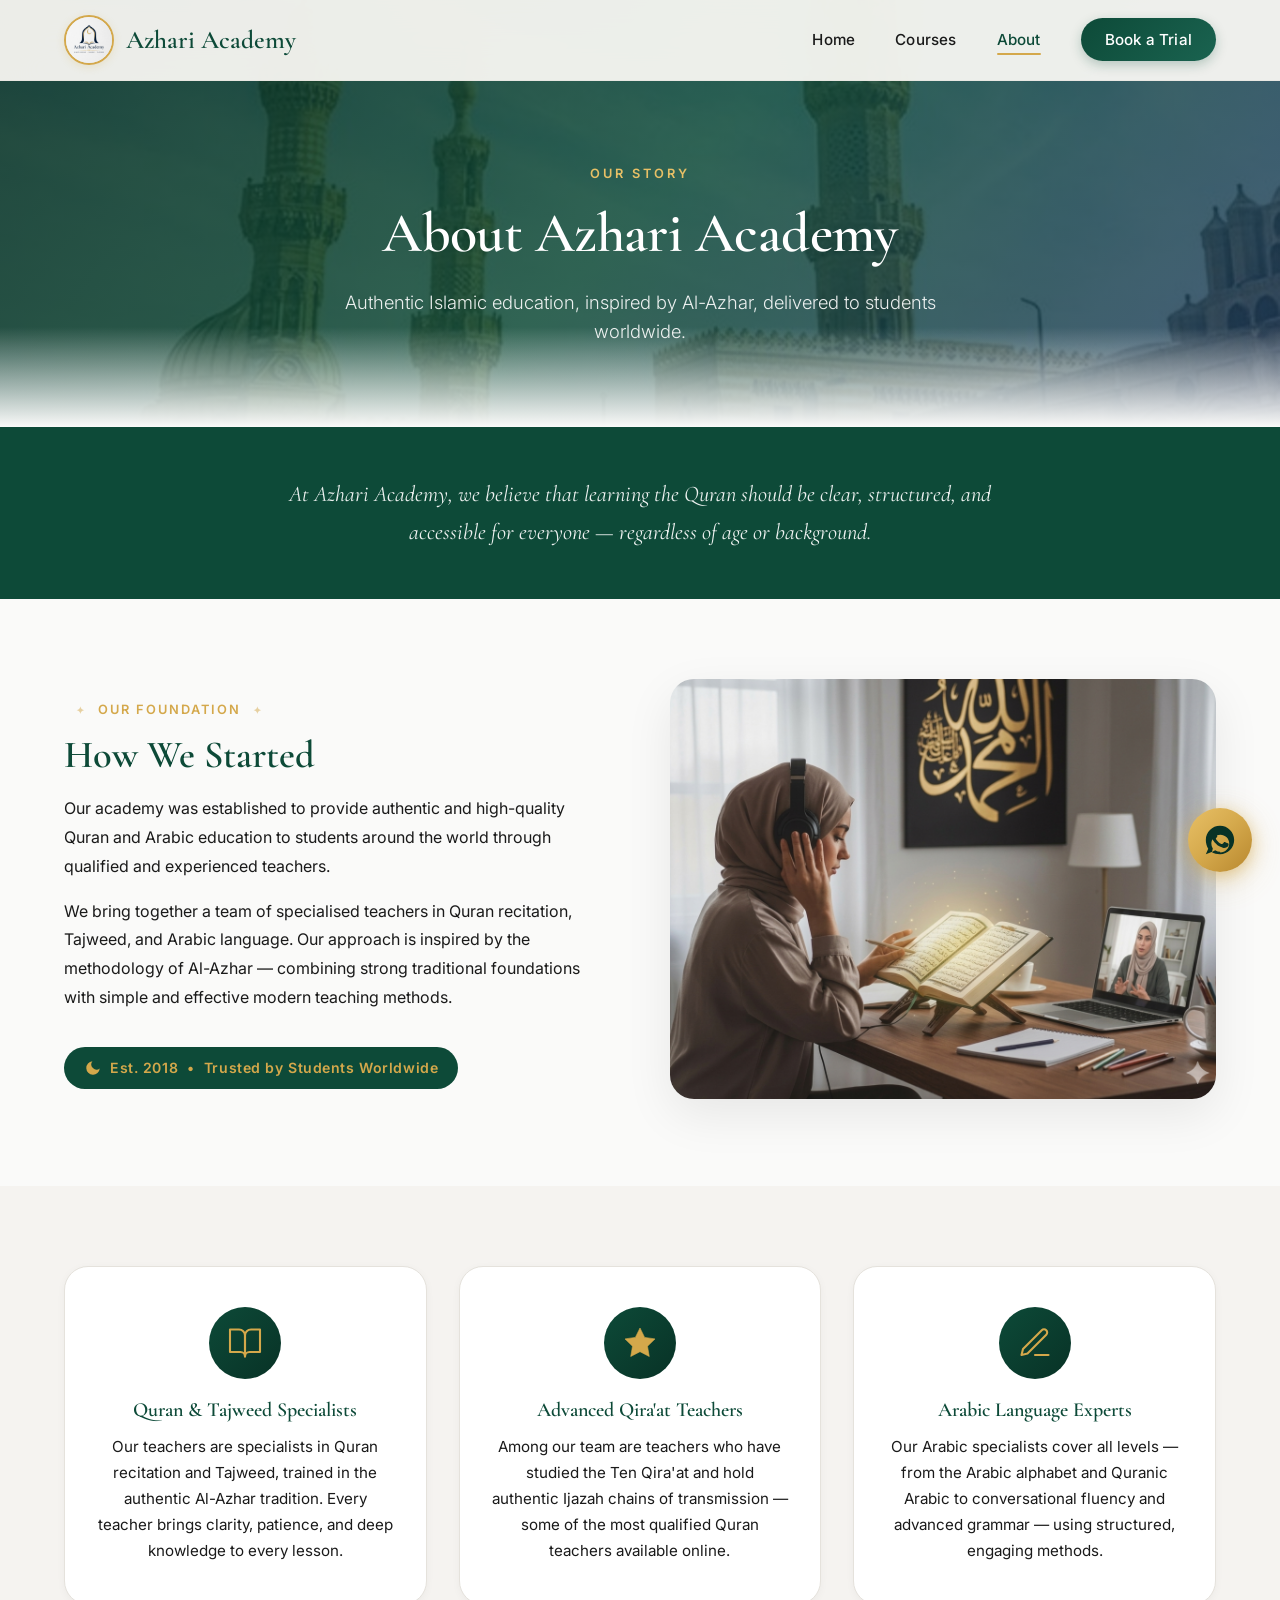
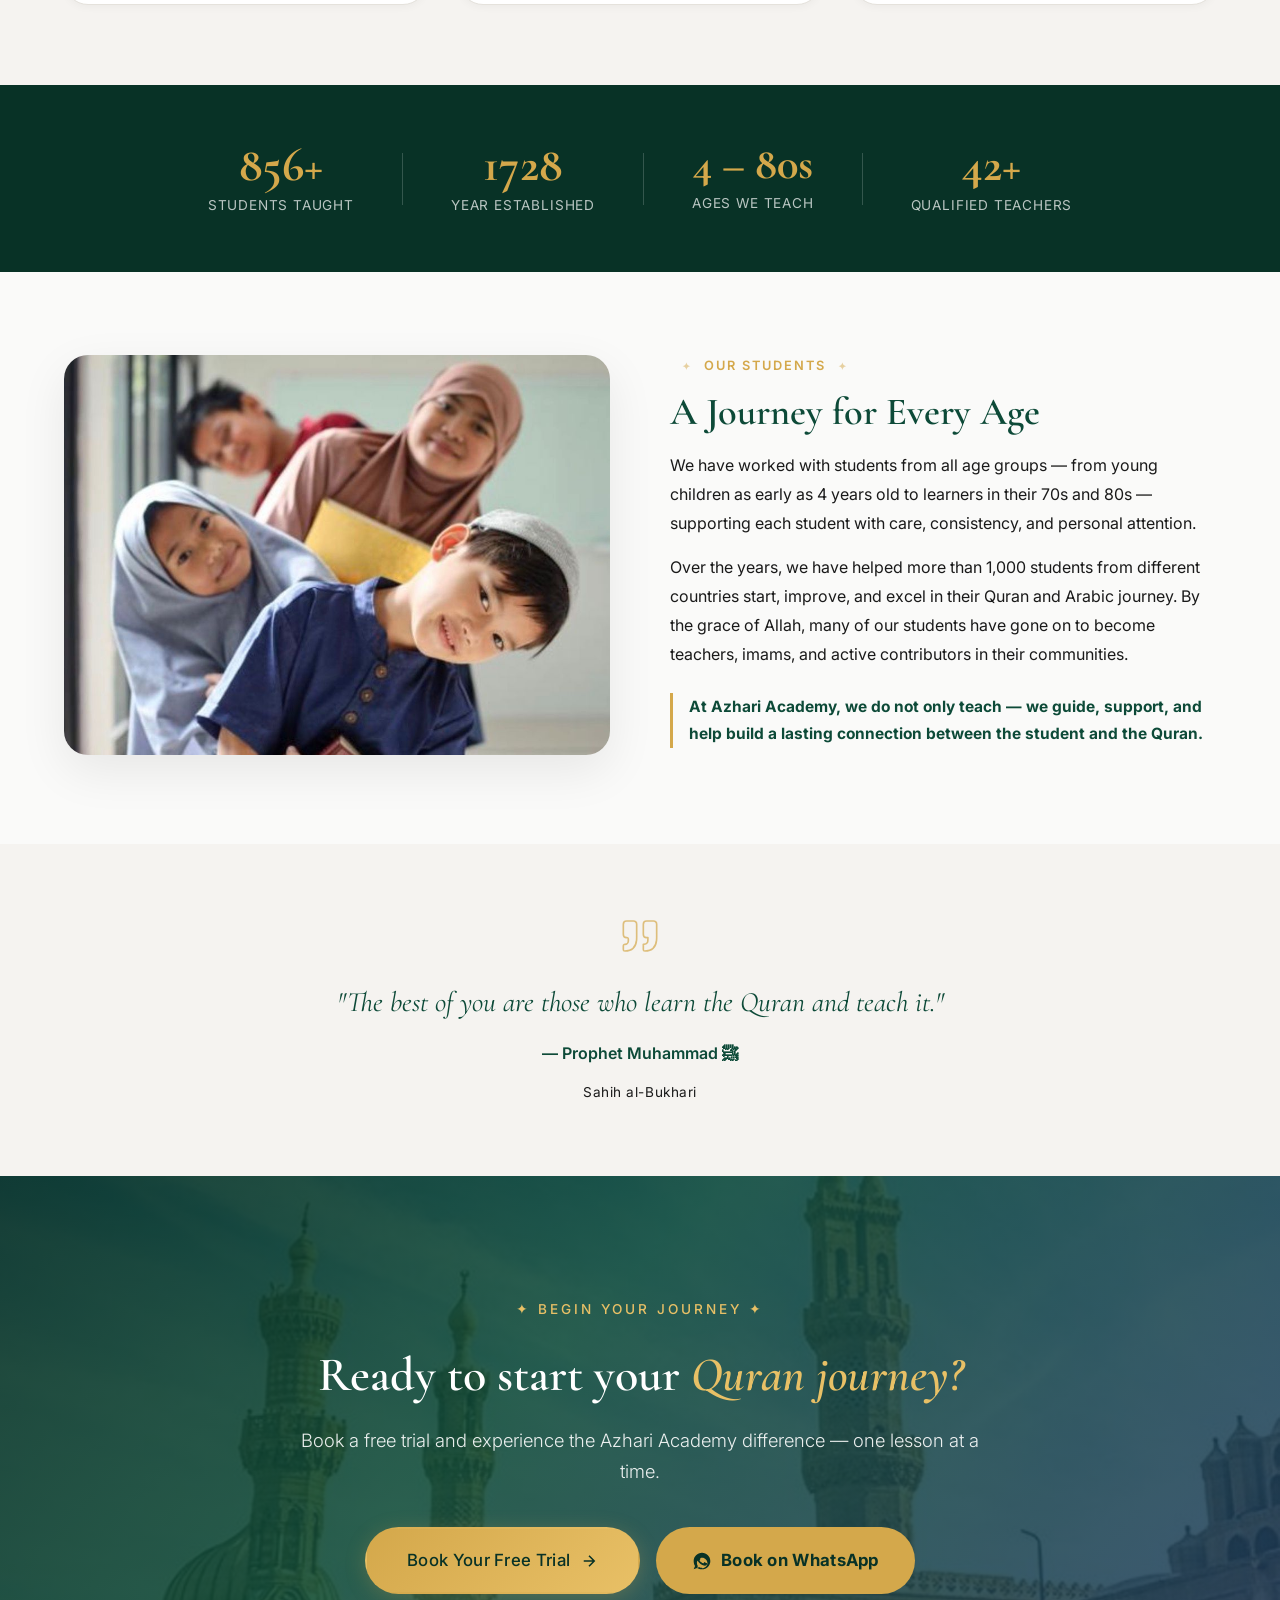
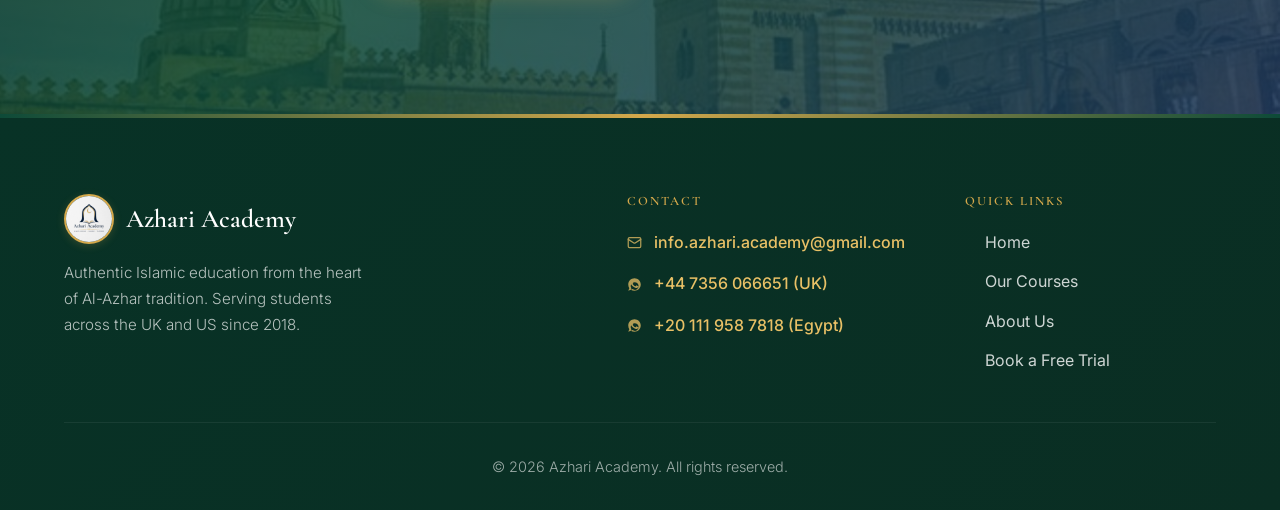
==== about.html @ 2e6414eb "about us added" ====
<!DOCTYPE html>
<html lang="en">
<head>
    <meta charset="UTF-8">
    <meta name="viewport" content="width=device-width, initial-scale=1.0">
    <title>About Us — Azhari Academy</title>
    <meta name="description" content="Learn about Azhari Academy — our story, our teachers, and our mission to bring authentic Quran and Arabic education to students worldwide.">

    <meta property="og:title" content="About Us — Azhari Academy">
    <meta property="og:description" content="Authentic Islamic education inspired by Al-Azhar, serving students from all backgrounds since 2018.">
    <meta property="og:type" content="website">

    <link rel="stylesheet" href="css/style.css">
    <link rel="preconnect" href="https://fonts.googleapis.com">
    <link rel="preconnect" href="https://fonts.gstatic.com" crossorigin>
    <link href="https://fonts.googleapis.com/css2?family=Cormorant+Garamond:ital,wght@0,400;0,500;0,600;0,700;1,400&family=Inter:wght@300;400;500;600&family=Amiri:ital,wght@0,400;0,700;1,400&display=swap" rel="stylesheet">
</head>
<body>

    <!-- Navigation -->
    <nav class="navbar">
        <div class="container">
            <a href="index.html" class="logo">
                <img src="images/logo.jpeg" alt="Azhari Academy Logo" class="logo-img">
                <span class="logo-text">Azhari Academy</span>
            </a>
            <ul class="nav-links">
                <li><a href="index.html">Home</a></li>
                <li><a href="courses.html">Courses</a></li>
                <li><a href="about.html" class="active">About</a></li>
                <li><a href="book.html" class="btn-nav">Book a Trial</a></li>
            </ul>
            <button class="mobile-menu-btn" aria-label="Menu">☰</button>
        </div>
    </nav>

    <!-- Page Header -->
    <section class="page-header">
        <div class="page-header-bg-image" style="background-image: url('images/new_image_3.jpeg');"></div>
        <div class="page-header-overlay"></div>
        <div class="container">
            <span class="page-subtitle breathing">Our Story</span>
            <h1 class="text-reveal">About Azhari Academy</h1>
            <p class="float-gentle">Authentic Islamic education, inspired by Al-Azhar, delivered to students worldwide.</p>
        </div>
    </section>

    <!-- Mission Statement -->
    <section class="about-mission">
        <div class="container">
            <p class="about-mission-text">
                At Azhari Academy, we believe that learning the Quran should be clear, structured, and accessible for everyone — regardless of age or background.
            </p>
        </div>
    </section>

    <!-- Our Story -->
    <section class="about-story">
        <div class="container">
            <div class="about-story-grid">
                <div class="about-story-text reveal-on-scroll">
                    <span class="section-subtitle">Our Foundation</span>
                    <h2>How We Started</h2>
                    <p>Our academy was established to provide authentic and high-quality Quran and Arabic education to students around the world through qualified and experienced teachers.</p>
                    <p>We bring together a team of specialised teachers in Quran recitation, Tajweed, and Arabic language. Our approach is inspired by the methodology of Al-Azhar — combining strong traditional foundations with simple and effective modern teaching methods.</p>
                    <div class="about-est-badge">
                        <svg width="18" height="18" viewBox="0 0 24 24" fill="currentColor"><path d="M21 12.79A9 9 0 1 1 11.21 3 7 7 0 0 0 21 12.79z"/></svg>
                        Est. 2018 &nbsp;•&nbsp; Trusted by Students Worldwide
                    </div>
                </div>
                <div class="about-story-image reveal-on-scroll">
                    <img src="images/new_image_4.jpeg" alt="Student learning Quran online with teacher" loading="lazy">
                </div>
            </div>
        </div>
    </section>

    <!-- Our Teachers -->
    <section class="about-teachers">
        <div class="container">
            <div class="about-teachers-grid stagger-children">
                <div class="about-teacher-card">
                    <div class="about-teacher-icon">
                        <svg width="36" height="36" viewBox="0 0 24 24" fill="none" stroke="currentColor" stroke-width="1.4" stroke-linecap="round" stroke-linejoin="round"><path d="M2 3h6a4 4 0 0 1 4 4v14a3 3 0 0 0-3-3H2z"/><path d="M22 3h-6a4 4 0 0 0-4 4v14a3 3 0 0 1 3-3h7z"/></svg>
                    </div>
                    <h3>Quran & Tajweed Specialists</h3>
                    <p>Our teachers are specialists in Quran recitation and Tajweed, trained in the authentic Al-Azhar tradition. Every teacher brings clarity, patience, and deep knowledge to every lesson.</p>
                </div>
                <div class="about-teacher-card">
                    <div class="about-teacher-icon">
                        <svg width="36" height="36" viewBox="0 0 24 24" fill="currentColor" stroke="currentColor" stroke-width="0.4" stroke-linejoin="round"><polygon points="12 2 15.09 8.26 22 9.27 17 14.14 18.18 21.02 12 17.77 5.82 21.02 7 14.14 2 9.27 8.91 8.26 12 2"/></svg>
                    </div>
                    <h3>Advanced Qira'at Teachers</h3>
                    <p>Among our team are teachers who have studied the Ten Qira'at and hold authentic Ijazah chains of transmission — some of the most qualified Quran teachers available online.</p>
                </div>
                <div class="about-teacher-card">
                    <div class="about-teacher-icon">
                        <svg width="36" height="36" viewBox="0 0 24 24" fill="none" stroke="currentColor" stroke-width="1.4" stroke-linecap="round" stroke-linejoin="round"><path d="M12 20h9"/><path d="M16.5 3.5a2.121 2.121 0 0 1 3 3L7 19l-4 1 1-4L16.5 3.5z"/></svg>
                    </div>
                    <h3>Arabic Language Experts</h3>
                    <p>Our Arabic specialists cover all levels — from the Arabic alphabet and Quranic Arabic to conversational fluency and advanced grammar — using structured, engaging methods.</p>
                </div>
            </div>
        </div>
    </section>

    <!-- Stats Bar -->
    <section class="about-stats-bar">
        <div class="container">
            <div class="about-stats-grid">
                <div class="about-stat-item">
                    <span class="stat-number">1000+</span>
                    <span class="about-stat-label">Students Taught</span>
                </div>
                <div class="about-stat-divider"></div>
                <div class="about-stat-item">
                    <span class="stat-number about-stat-year">2018</span>
                    <span class="about-stat-label">Year Established</span>
                </div>
                <div class="about-stat-divider"></div>
                <div class="about-stat-item">
                    <span class="about-stat-text">4 – 80s</span>
                    <span class="about-stat-label">Ages We Teach</span>
                </div>
                <div class="about-stat-divider"></div>
                <div class="about-stat-item">
                    <span class="stat-number">50+</span>
                    <span class="about-stat-label">Qualified Teachers</span>
                </div>
            </div>
        </div>
    </section>

    <!-- Student Journey -->
    <section class="about-journey">
        <div class="container">
            <div class="about-journey-grid">
                <div class="about-journey-image reveal-on-scroll">
                    <img src="images/new_image_2.jpeg" alt="Students of all ages learning with their teachers" loading="lazy">
                </div>
                <div class="about-journey-text reveal-on-scroll">
                    <span class="section-subtitle">Our Students</span>
                    <h2>A Journey for Every Age</h2>
                    <p>We have worked with students from all age groups — from young children as early as 4 years old to learners in their 70s and 80s — supporting each student with care, consistency, and personal attention.</p>
                    <p>Over the years, we have helped more than 1,000 students from different countries start, improve, and excel in their Quran and Arabic journey. By the grace of Allah, many of our students have gone on to become teachers, imams, and active contributors in their communities.</p>
                    <p class="about-journey-closing"><strong>At Azhari Academy, we do not only teach — we guide, support, and help build a lasting connection between the student and the Quran.</strong></p>
                </div>
            </div>
        </div>
    </section>

    <!-- Hadith Quote -->
    <section class="about-hadith">
        <div class="container">
            <div class="hadith-inner">
                <div class="hadith-ornament">
                    <svg width="40" height="40" viewBox="0 0 24 24" fill="none" stroke="currentColor" stroke-width="1" stroke-linecap="round" stroke-linejoin="round"><path d="M3 21c3 0 7-1 7-8V5c0-1.25-.756-2.017-2-2H4c-1.25 0-2 .75-2 1.972V11c0 1.25.75 2 2 2 1 0 1 0 1 1v1c0 1-1 2-2 2s-1 .008-1 1.031V20c0 1 0 1 1 1z"/><path d="M15 21c3 0 7-1 7-8V5c0-1.25-.757-2.017-2-2h-4c-1.25 0-2 .75-2 1.972V11c0 1.25.75 2 2 2h.75c0 2.25.25 4-2.75 4v3c0 1 0 1 1 1z"/></svg>
                </div>
                <blockquote class="hadith-text">
                    "The best of you are those who learn the Quran and teach it."
                </blockquote>
                <cite class="hadith-cite">— Prophet Muhammad ﷺ</cite>
                <p class="hadith-source">Sahih al-Bukhari</p>
            </div>
        </div>
    </section>

    <!-- Final CTA -->
    <section class="cta-final" id="about-cta">
        <div class="cta-final-bg" style="background-image: url('images/new_image_3.jpeg');"></div>
        <div class="cta-final-overlay"></div>
        <div class="container">
            <div class="cta-final-content">
                <span class="cta-final-badge">✦ Begin Your Journey ✦</span>
                <h2>Ready to start your <em>Quran journey?</em></h2>
                <p>Book a free trial and experience the Azhari Academy difference — one lesson at a time.</p>
                <div class="cta-final-buttons">
                    <a href="book.html" class="btn btn-primary btn-large liquid-btn">
                        <span>Book Your Free Trial</span>
                        <svg width="18" height="18" viewBox="0 0 24 24" fill="none" stroke="currentColor" stroke-width="2"><path d="M5 12h14M12 5l7 7-7 7"/></svg>
                    </a>
                    <a href="https://wa.me/447356066651" class="btn btn-whatsapp-gold btn-large" target="_blank">
                        <svg width="20" height="20" viewBox="0 0 24 24" fill="currentColor"><path d="M17.472 14.382c-.297-.149-1.758-.867-2.03-.967-.273-.099-.471-.148-.67.15-.197.297-.767.966-.94 1.164-.173.199-.347.223-.644.075-.297-.15-1.255-.463-2.39-1.475-.883-.788-1.48-1.761-1.653-2.059-.173-.297-.018-.458.13-.606.134-.133.298-.347.446-.52.149-.174.198-.298.298-.497.099-.198.05-.371-.025-.52-.075-.149-.669-1.612-.916-2.207-.242-.579-.487-.5-.669-.51-.173-.008-.371-.01-.57-.01-.198 0-.52.074-.792.372-.272.297-1.04 1.016-1.04 2.479 0 1.462 1.065 2.875 1.213 3.074.149.198 2.096 3.2 5.077 4.487.709.306 1.262.489 1.694.625.712.227 1.36.195 1.871.118.571-.085 1.758-.719 2.006-1.413.248-.694.248-1.289.173-1.413-.074-.124-.272-.198-.57-.347m-5.421 5.839h-.004c-1.107 0-2.197-.294-3.152-.851l-.226-.134-2.347 1.21.625-2.421-.148-.236c-.589-.965-.903-2.091-.903-3.262 0-3.483 2.836-6.318 6.318-6.318 1.688 0 3.273.658 4.466 1.851 1.193 1.193 1.85 2.778 1.85 4.465 0 3.488-2.835 6.323-6.323 6.323M12 2C6.486 2 2 6.486 2 12c0 2.21.593 4.32 1.688 6.148L2 22l4.04-1.606C7.74 21.426 9.816 22 12 22c5.514 0 10-4.486 10-10S17.514 2 12 2"/></svg>
                        <span>Book on WhatsApp</span>
                    </a>
                </div>
            </div>
        </div>
    </section>

    <!-- Footer -->
    <footer class="footer">
        <div class="container">
            <div class="footer-content">
                <div class="footer-brand">
                    <a href="index.html" class="logo">
                        <img src="images/logo.jpeg" alt="Azhari Academy Logo" class="logo-img">
                        <span class="logo-text">Azhari Academy</span>
                    </a>
                    <p class="tagline">Authentic Islamic education from the heart of Al-Azhar tradition. Serving students across the UK and US since 2018.</p>
                </div>
                <div class="footer-section">
                    <h4 class="footer-section-title">Contact</h4>
                    <div class="footer-contact">
                        <p>
                            <svg width="15" height="15" viewBox="0 0 24 24" fill="none" stroke="currentColor" stroke-width="2" stroke-linecap="round" stroke-linejoin="round"><rect x="2" y="4" width="20" height="16" rx="2"/><path d="m22 7-8.97 5.7a1.94 1.94 0 0 1-2.06 0L2 7"/></svg>
                            <a href="mailto:info.azhari.academy@gmail.com">info.azhari.academy@gmail.com</a>
                        </p>
                        <p>
                            <svg width="15" height="15" viewBox="0 0 24 24" fill="currentColor"><path d="M17.472 14.382c-.297-.149-1.758-.867-2.03-.967-.273-.099-.471-.148-.67.15-.197.297-.767.966-.94 1.164-.173.199-.347.223-.644.075-.297-.15-1.255-.463-2.39-1.475-.883-.788-1.48-1.761-1.653-2.059-.173-.297-.018-.458.13-.606.134-.133.298-.347.446-.52.149-.174.198-.298.298-.497.099-.198.05-.371-.025-.52-.075-.149-.669-1.612-.916-2.207-.242-.579-.487-.5-.669-.51-.173-.008-.371-.01-.57-.01-.198 0-.52.074-.792.372-.272.297-1.04 1.016-1.04 2.479 0 1.462 1.065 2.875 1.213 3.074.149.198 2.096 3.2 5.077 4.487.709.306 1.262.489 1.694.625.712.227 1.36.195 1.871.118.571-.085 1.758-.719 2.006-1.413.248-.694.248-1.289.173-1.413-.074-.124-.272-.198-.57-.347m-5.421 5.839h-.004c-1.107 0-2.197-.294-3.152-.851l-.226-.134-2.347 1.21.625-2.421-.148-.236c-.589-.965-.903-2.091-.903-3.262 0-3.483 2.836-6.318 6.318-6.318 1.688 0 3.273.658 4.466 1.851 1.193 1.193 1.85 2.778 1.85 4.465 0 3.488-2.835 6.323-6.323 6.323M12 2C6.486 2 2 6.486 2 12c0 2.21.593 4.32 1.688 6.148L2 22l4.04-1.606C7.74 21.426 9.816 22 12 22c5.514 0 10-4.486 10-10S17.514 2 12 2"/></svg>
                            <a href="https://wa.me/447356066651" target="_blank">+44 7356 066651 (UK)</a>
                        </p>
                        <p>
                            <svg width="15" height="15" viewBox="0 0 24 24" fill="currentColor"><path d="M17.472 14.382c-.297-.149-1.758-.867-2.03-.967-.273-.099-.471-.148-.67.15-.197.297-.767.966-.94 1.164-.173.199-.347.223-.644.075-.297-.15-1.255-.463-2.39-1.475-.883-.788-1.48-1.761-1.653-2.059-.173-.297-.018-.458.13-.606.134-.133.298-.347.446-.52.149-.174.198-.298.298-.497.099-.198.05-.371-.025-.52-.075-.149-.669-1.612-.916-2.207-.242-.579-.487-.5-.669-.51-.173-.008-.371-.01-.57-.01-.198 0-.52.074-.792.372-.272.297-1.04 1.016-1.04 2.479 0 1.462 1.065 2.875 1.213 3.074.149.198 2.096 3.2 5.077 4.487.709.306 1.262.489 1.694.625.712.227 1.36.195 1.871.118.571-.085 1.758-.719 2.006-1.413.248-.694.248-1.289.173-1.413-.074-.124-.272-.198-.57-.347m-5.421 5.839h-.004c-1.107 0-2.197-.294-3.152-.851l-.226-.134-2.347 1.21.625-2.421-.148-.236c-.589-.965-.903-2.091-.903-3.262 0-3.483 2.836-6.318 6.318-6.318 1.688 0 3.273.658 4.466 1.851 1.193 1.193 1.85 2.778 1.85 4.465 0 3.488-2.835 6.323-6.323 6.323M12 2C6.486 2 2 6.486 2 12c0 2.21.593 4.32 1.688 6.148L2 22l4.04-1.606C7.74 21.426 9.816 22 12 22c5.514 0 10-4.486 10-10S17.514 2 12 2"/></svg>
                            <a href="https://wa.me/201119587818" target="_blank">+20 111 958 7818 (Egypt)</a>
                        </p>
                    </div>
                </div>
                <div class="footer-section">
                    <h4 class="footer-section-title">Quick Links</h4>
                    <div class="footer-links">
                        <a href="index.html">Home</a>
                        <a href="courses.html">Our Courses</a>
                        <a href="about.html">About Us</a>
                        <a href="book.html">Book a Free Trial</a>
                    </div>
                </div>
            </div>
            <div class="footer-bottom">
                <p>&copy; 2026 Azhari Academy. All rights reserved.</p>
            </div>
        </div>
    </footer>

    <!-- Floating WhatsApp Button -->
    <a href="https://wa.me/447356066651" class="whatsapp-float" target="_blank" aria-label="Message us on WhatsApp">
        <svg viewBox="0 0 24 24" fill="currentColor"><path d="M17.472 14.382c-.297-.149-1.758-.867-2.03-.967-.273-.099-.471-.148-.67.15-.197.297-.767.966-.94 1.164-.173.199-.347.223-.644.075-.297-.15-1.255-.463-2.39-1.475-.883-.788-1.48-1.761-1.653-2.059-.173-.297-.018-.458.13-.606.134-.133.298-.347.446-.52.149-.174.198-.298.298-.497.099-.198.05-.371-.025-.52-.075-.149-.669-1.612-.916-2.207-.242-.579-.487-.5-.669-.51-.173-.008-.371-.01-.57-.01-.198 0-.52.074-.792.372-.272.297-1.04 1.016-1.04 2.479 0 1.462 1.065 2.875 1.213 3.074.149.198 2.096 3.2 5.077 4.487.709.306 1.262.489 1.694.625.712.227 1.36.195 1.871.118.571-.085 1.758-.719 2.006-1.413.248-.694.248-1.289.173-1.413-.074-.124-.272-.198-.57-.347m-5.421 5.839h-.004c-1.107 0-2.197-.294-3.152-.851l-.226-.134-2.347 1.21.625-2.421-.148-.236c-.589-.965-.903-2.091-.903-3.262 0-3.483 2.836-6.318 6.318-6.318 1.688 0 3.273.658 4.466 1.851 1.193 1.193 1.85 2.778 1.85 4.465 0 3.488-2.835 6.323-6.323 6.323M12 2C6.486 2 2 6.486 2 12c0 2.21.593 4.32 1.688 6.148L2 22l4.04-1.606C7.74 21.426 9.816 22 12 22c5.514 0 10-4.486 10-10S17.514 2 12 2"/></svg>
    </a>

    <script src="js/main.js"></script>
</body>
</html>
---- css/style.css ----
/* ===== CSS Variables ===== */
:root {
    --color-primary: #0d4a38;
    --color-primary-dark: #083226;
    --color-primary-light: #1a6350;
    --color-secondary: #d4a84b;
    --color-secondary-light: #e8c066;
    --color-accent: #1e3a5f;
    --color-bg: #fafaf9;
    --color-bg-alt: #f5f3f0;
    --color-cream: #fefcf8;
    --color-text: #1a1a1a;
    --color-text-light: #5c5c5c;
    --color-white: #ffffff;
    --color-border: #e5e2dc;
    
    --font-heading: 'Cormorant Garamond', 'Scheherazade New', Georgia, serif;
    --font-body: 'Inter', -apple-system, BlinkMacSystemFont, sans-serif;
    
    --shadow-sm: 0 2px 8px rgba(0,0,0,0.04);
    --shadow-md: 0 8px 24px rgba(0,0,0,0.06);
    --shadow-lg: 0 16px 48px rgba(0,0,0,0.08);
    --shadow-gold: 0 4px 20px rgba(212,168,75,0.25);
    
    --radius-sm: 8px;
    --radius-md: 16px;
    --radius-lg: 24px;
    
    --transition: all 0.3s cubic-bezier(0.4, 0, 0.2, 1);
}

*, *::before, *::after {
    box-sizing: border-box;
    margin: 0;
    padding: 0;
}

html {
    scroll-behavior: smooth;
}

body {
    font-family: var(--font-body);
    font-size: 16px;
    line-height: 1.6;
    color: var(--color-text);
    background: var(--color-bg);
}

.container {
    max-width: 1200px;
    margin: 0 auto;
    padding: 0 24px;
}

h1, h2, h3, h4 {
    font-family: var(--font-heading);
    font-weight: 600;
    line-height: 1.2;
}

a {
    text-decoration: none;
    color: inherit;
}

/* ===== Navigation ===== */
.navbar {
    position: fixed;
    top: 0;
    left: 0;
    right: 0;
    background: rgba(254,252,248,0.92);
    backdrop-filter: blur(20px);
    z-index: 1000;
    border-bottom: 1px solid rgba(229,226,220,0.5);
}

.navbar .container {
    display: flex;
    justify-content: space-between;
    align-items: center;
    height: 80px;
}

.logo {
    display: flex;
    align-items: center;
    gap: 12px;
    font-family: var(--font-heading);
    font-size: 1.6rem;
    font-weight: 600;
    color: var(--color-primary);
    transition: var(--transition);
}

.logo:hover {
    transform: scale(1.02);
}

/* Logo Image — replaces the old icon span */
.logo-img {
    width: 50px;
    height: 50px;
    border-radius: 50%;
    object-fit: cover;
    border: 2px solid var(--color-secondary);
    box-shadow: 0 2px 8px rgba(212,168,75,0.2);
}

/* Hide old logo-icon if it's still in the HTML */
.logo-icon {
    display: none;
}

.nav-links {
    display: flex;
    list-style: none;
    gap: 40px;
    align-items: center;
}

.nav-links a {
    font-weight: 500;
    color: var(--color-text);
    transition: var(--transition);
    position: relative;
    font-size: 0.95rem;
    letter-spacing: 0.2px;
}

.nav-links a:hover,
.nav-links a.active {
    color: var(--color-primary);
}

.nav-links a::after {
    content: '';
    position: absolute;
    bottom: -6px;
    left: 50%;
    width: 0;
    height: 2px;
    background: var(--color-secondary);
    transition: var(--transition);
    transform: translateX(-50%);
    border-radius: 1px;
}

.nav-links a:hover::after,
.nav-links a.active::after {
    width: 100%;
}

.btn-nav {
    background: linear-gradient(135deg, var(--color-primary) 0%, var(--color-primary-light) 100%);
    color: var(--color-white) !important;
    padding: 12px 24px;
    border-radius: 50px;
    box-shadow: 0 4px 12px rgba(13,74,56,0.25);
}

.btn-nav::after {
    display: none !important;
}

.btn-nav:hover {
    background: var(--color-primary-dark);
    transform: translateY(-2px);
    box-shadow: 0 6px 16px rgba(13,74,56,0.35);
}

.mobile-menu-btn {
    display: none;
    background: none;
    border: none;
    font-size: 1.5rem;
    cursor: pointer;
    color: var(--color-primary);
    width: 44px;
    height: 44px;
    border-radius: 50%;
    transition: var(--transition);
}

.mobile-menu-btn:hover {
    background: var(--color-bg-alt);
}

/* ===== Hero Section with Background Image ===== */
.hero {
    position: relative;
    min-height: 100vh;
    display: flex;
    align-items: center;
    padding-top: 72px;
    overflow: hidden;
}

/* Background image */
.hero-bg-image {
    position: absolute;
    inset: 0;
    background-size: cover;
    background-position: center;
    background-repeat: no-repeat;
    z-index: 0;
}

/* Dark overlay for text readability */
.hero-overlay-dark {
    position: absolute;
    inset: 0;
    background: linear-gradient(
        135deg,
        rgba(8,50,38,0.88) 0%,
        rgba(13,74,56,0.82) 40%,
        rgba(30,58,95,0.78) 100%
    );
    z-index: 1;
}

.hero .container {
    position: relative;
    z-index: 2;
}

.hero-content {
    max-width: 750px;
    color: var(--color-white);
    text-align: center;
    margin: 0 auto;
}

.hero-subtitle {
    margin-left: auto;
    margin-right: auto;
}

.hero-badge {
    display: inline-flex;
    align-items: center;
    gap: 8px;
    background: rgba(255,255,255,0.1);
    backdrop-filter: blur(10px);
    padding: 8px 16px;
    border-radius: 50px;
    font-size: 0.85rem;
    font-weight: 500;
    letter-spacing: 0.5px;
    text-transform: uppercase;
    margin-bottom: 24px;
    border: 1px solid rgba(255,255,255,0.15);
}

.hero-badge .badge-icon {
    display: flex;
    align-items: center;
    color: var(--color-secondary);
}

/* Emotional hook text */
.hero-hook {
    font-family: var(--font-heading);
    font-size: clamp(1.3rem, 2.5vw, 1.75rem);
    font-style: italic;
    color: var(--color-secondary-light);
    margin-bottom: 16px;
    line-height: 1.4;
    opacity: 0.95;
    font-weight: 400;
}

.hero h1 {
    font-size: clamp(2.75rem, 5.5vw, 4.5rem);
    font-weight: 600;
    margin-bottom: 24px;
    line-height: 1.15;
    letter-spacing: -0.02em;
}

.hero h1 .highlight {
    display: block;
    font-style: italic;
    font-weight: 500;
    color: var(--color-secondary-light);
    font-size: 0.85em;
    margin-top: 8px;
}

.hero-subtitle {
    font-size: 1.15rem;
    opacity: 0.9;
    margin-bottom: 40px;
    max-width: 580px;
    font-weight: 300;
    line-height: 1.7;
}

.hero-cta {
    display: flex;
    gap: 16px;
    flex-wrap: wrap;
    margin-bottom: 56px;
}

/* Hero Stats */
.hero-stats {
    display: flex;
    align-items: center;
    gap: 32px;
    flex-wrap: wrap;
}

.stat {
    display: flex;
    flex-direction: column;
    gap: 4px;
}

.stat-number {
    font-family: var(--font-heading);
    font-size: 2rem;
    font-weight: 700;
    color: var(--color-secondary-light);
    line-height: 1;
}

.stat-label {
    font-size: 0.85rem;
    opacity: 0.8;
    font-weight: 400;
}

.stat-divider {
    width: 1px;
    height: 40px;
    background: rgba(255,255,255,0.2);
}

/* ===== Buttons ===== */
.btn {
    display: inline-flex;
    align-items: center;
    justify-content: center;
    gap: 10px;
    padding: 16px 32px;
    font-family: var(--font-body);
    font-size: 0.95rem;
    font-weight: 500;
    border-radius: 50px;
    border: 2px solid transparent;
    cursor: pointer;
    transition: var(--transition);
    letter-spacing: 0.3px;
    position: relative;
    overflow: hidden;
}

.btn::before {
    content: '';
    position: absolute;
    inset: 0;
    background: linear-gradient(45deg, transparent 30%, rgba(255,255,255,0.2) 50%, transparent 70%);
    transform: translateX(-100%);
    transition: transform 0.6s ease;
}

.btn:hover::before {
    transform: translateX(100%);
}

.btn-primary {
    background: linear-gradient(135deg, var(--color-secondary) 0%, var(--color-secondary-light) 100%);
    color: var(--color-primary-dark);
    border-color: transparent;
    box-shadow: var(--shadow-gold);
}

.btn-primary:hover {
    transform: translateY(-3px);
    box-shadow: 0 8px 30px rgba(212,168,75,0.4);
}

.btn-secondary {
    background: rgba(255,255,255,0.08);
    backdrop-filter: blur(10px);
    color: var(--color-white);
    border-color: rgba(255,255,255,0.25);
}

.btn-secondary:hover {
    background: rgba(255,255,255,0.15);
    border-color: rgba(255,255,255,0.4);
    transform: translateY(-3px);
}

.btn-outline {
    background: transparent;
    color: var(--color-primary);
    border-color: var(--color-primary);
}

.btn-outline:hover {
    background: var(--color-primary);
    color: var(--color-white);
    transform: translateY(-2px);
}

.btn-large {
    padding: 18px 40px;
    font-size: 1.05rem;
}

.btn-submit {
    width: 100%;
    padding: 18px;
    font-size: 1.05rem;
}

.btn-whatsapp {
    width: 100%;
    background: linear-gradient(135deg, #25D366 0%, #128C7E 100%);
    color: white;
    border-color: transparent;
}

.btn-whatsapp:hover {
    transform: translateY(-2px);
    box-shadow: 0 8px 20px rgba(37,211,102,0.3);
}

/* ===== Section Styles ===== */
section {
    padding: 100px 0;
}

.section-header {
    text-align: center;
    max-width: 650px;
    margin: 0 auto 60px;
}

.section-subtitle {
    display: inline-block;
    font-size: 0.8rem;
    font-weight: 600;
    text-transform: uppercase;
    letter-spacing: 2px;
    color: var(--color-secondary);
    margin-bottom: 12px;
    position: relative;
}

.section-subtitle::before,
.section-subtitle::after {
    content: '✦';
    margin: 0 12px;
    opacity: 0.5;
    font-size: 0.6rem;
}

.section-title {
    font-size: clamp(2rem, 4vw, 3rem);
    color: var(--color-primary);
    margin-bottom: 16px;
    font-weight: 600;
}

.section-desc {
    color: var(--color-text-light);
    font-size: 1.1rem;
    font-weight: 300;
    line-height: 1.6;
}

/* ===== Features Section with Image ===== */
.features {
    background: var(--color-white);
    position: relative;
}

.features::before {
    content: '';
    position: absolute;
    top: 0;
    left: 0;
    right: 0;
    height: 1px;
    background: linear-gradient(90deg, transparent, var(--color-border), transparent);
}

.features-with-image {
    display: grid;
    grid-template-columns: 1fr 2fr;
    gap: 48px;
    align-items: start;
}

.features-image-col {
    position: relative;
    border-radius: var(--radius-lg);
    overflow: hidden;
    box-shadow: var(--shadow-lg);
}

.features-photo {
    width: 100%;
    height: 100%;
    min-height: 500px;
    object-fit: cover;
    display: block;
}

.features-image-overlay {
    position: absolute;
    inset: 0;
    background: linear-gradient(to top, rgba(13,74,56,0.2) 0%, transparent 50%);
}

.features-grid {
    display: grid;
    grid-template-columns: repeat(2, 1fr);
    gap: 24px;
}

.feature-card {
    text-align: center;
    padding: 36px 24px;
    border-radius: var(--radius-lg);
    background: var(--color-cream);
    border: 1px solid var(--color-border);
    transition: var(--transition);
    position: relative;
    overflow: hidden;
}

.feature-card::before {
    content: '';
    position: absolute;
    top: 0;
    left: 0;
    right: 0;
    height: 4px;
    background: linear-gradient(90deg, var(--color-primary), var(--color-secondary));
    transform: scaleX(0);
    transition: transform 0.4s ease;
}

.feature-card:hover {
    transform: translateY(-8px);
    box-shadow: var(--shadow-lg);
    border-color: transparent;
}

.feature-card:hover::before {
    transform: scaleX(1);
}

.feature-icon-wrapper {
    position: relative;
    display: inline-block;
    margin-bottom: 20px;
}

.feature-icon {
    width: 64px;
    height: 64px;
    background: linear-gradient(135deg, var(--color-primary) 0%, var(--color-primary-light) 100%);
    border-radius: 50%;
    display: flex;
    align-items: center;
    justify-content: center;
    color: white;
    position: relative;
    z-index: 1;
}

.feature-icon svg {
    width: 28px;
    height: 28px;
}

.feature-glow {
    position: absolute;
    inset: -8px;
    background: var(--color-secondary);
    border-radius: 50%;
    opacity: 0;
    filter: blur(20px);
    transition: opacity 0.4s ease;
}

.feature-card:hover .feature-glow {
    opacity: 0.3;
}

.feature-card h3 {
    font-size: 1.2rem;
    color: var(--color-primary);
    margin-bottom: 12px;
    font-weight: 600;
}

.feature-card p {
    color: var(--color-text-light);
    font-size: 0.9rem;
    line-height: 1.7;
    font-weight: 400;
}

/* ===== Courses Preview — Flexible Tags Layout ===== */
.courses-preview {
    background: linear-gradient(180deg, var(--color-bg) 0%, var(--color-cream) 100%);
    position: relative;
}

.courses-flexible {
    max-width: 900px;
    margin: 0 auto;
}

.courses-intro-text {
    text-align: center;
    margin-bottom: 48px;
}

.courses-intro-text p {
    font-size: 1.1rem;
    color: var(--color-text-light);
    line-height: 1.8;
    max-width: 700px;
    margin: 0 auto;
}

.courses-tags-grid {
    display: grid;
    grid-template-columns: repeat(auto-fit, minmax(260px, 1fr));
    gap: 20px;
    margin-bottom: 48px;
}

.course-tag {
    display: flex;
    align-items: center;
    gap: 16px;
    padding: 24px 28px;
    background: var(--color-white);
    border-radius: var(--radius-lg);
    border: 1px solid var(--color-border);
    transition: var(--transition);
    cursor: default;
}

.course-tag:hover {
    transform: translateY(-4px);
    box-shadow: var(--shadow-md);
    border-color: var(--color-secondary);
}

.course-tag.featured {
    background: linear-gradient(135deg, var(--color-primary) 0%, var(--color-primary-light) 100%);
    color: white;
    border-color: transparent;
}

.course-tag.featured h3,
.course-tag.featured p {
    color: white;
}

.course-tag.featured p {
    opacity: 0.85;
}

.course-tag-icon {
    flex-shrink: 0;
    display: flex;
    align-items: center;
    justify-content: center;
    color: var(--color-primary);
}

.course-tag.featured .course-tag-icon {
    color: var(--color-secondary);
}

.cta-contact-links a {
    display: inline-flex;
    align-items: center;
    gap: 0.4rem;
}

.footer-contact svg {
    flex-shrink: 0;
    opacity: 0.75;
    color: var(--color-secondary-light);
}

.course-tag-info h3 {
    font-size: 1.15rem;
    color: var(--color-primary);
    margin-bottom: 4px;
    font-weight: 600;
}

.course-tag-info p {
    font-size: 0.85rem;
    color: var(--color-text-light);
    line-height: 1.5;
    font-weight: 400;
}

.courses-more-cta {
    text-align: center;
}

.courses-more-text {
    font-family: var(--font-heading);
    font-size: 1.2rem;
    font-style: italic;
    color: var(--color-text-light);
    margin-bottom: 24px;
}

/* ===== Testimonials with Background Image ===== */
.testimonials {
    position: relative;
    overflow: hidden;
}

.testimonials-bg-image {
    position: absolute;
    inset: 0;
    background-size: cover;
    background-position: center;
    z-index: 0;
}

.testimonials-bg-overlay {
    position: absolute;
    inset: 0;
    background: linear-gradient(
        135deg,
        rgba(254,252,248,0.95) 0%,
        rgba(245,243,240,0.92) 50%,
        rgba(254,252,248,0.95) 100%
    );
    z-index: 1;
}

.testimonials .container {
    position: relative;
    z-index: 2;
}

.testimonials-grid {
    display: grid;
    grid-template-columns: repeat(auto-fit, minmax(340px, 1fr));
    gap: 32px;
}

.testimonial-card {
    background: rgba(255,255,255,0.9);
    backdrop-filter: blur(10px);
    padding: 40px;
    border-radius: var(--radius-lg);
    border: 1px solid var(--color-border);
    position: relative;
    transition: var(--transition);
}

.testimonial-card.featured {
    background: linear-gradient(135deg, var(--color-primary) 0%, var(--color-accent) 100%);
    color: white;
    border-color: transparent;
    transform: scale(1.02);
}

.testimonial-card:hover {
    transform: translateY(-4px);
    box-shadow: var(--shadow-md);
}

.testimonial-card.featured:hover {
    transform: scale(1.02) translateY(-4px);
}

.testimonial-quote {
    font-size: 4rem;
    line-height: 1;
    color: var(--color-secondary);
    opacity: 0.5;
    margin-bottom: 8px;
    font-family: var(--font-heading);
}

.testimonial-card.featured .testimonial-quote {
    color: var(--color-secondary-light);
    opacity: 0.8;
}

.testimonial-text {
    font-family: var(--font-heading);
    font-size: 1.25rem;
    font-style: italic;
    color: var(--color-text);
    margin-bottom: 28px;
    line-height: 1.6;
}

.testimonial-card.featured .testimonial-text {
    color: rgba(255,255,255,0.95);
}

.testimonial-author {
    display: flex;
    align-items: center;
    gap: 16px;
}

.author-avatar {
    width: 48px;
    height: 48px;
    background: linear-gradient(135deg, var(--color-primary) 0%, var(--color-accent) 100%);
    color: white;
    border-radius: 50%;
    display: flex;
    align-items: center;
    justify-content: center;
    font-weight: 600;
    font-size: 1.2rem;
}

.testimonial-card.featured .author-avatar {
    background: var(--color-secondary);
    color: var(--color-primary-dark);
}

.author-name {
    font-weight: 600;
    color: var(--color-primary);
    margin-bottom: 2px;
}

.testimonial-card.featured .author-name {
    color: white;
}

.author-location {
    font-size: 0.85rem;
    color: var(--color-text-light);
}

.testimonial-card.featured .author-location {
    color: rgba(255,255,255,0.7);
}

/* ===== Strong Closing CTA Section ===== */
.cta-final {
    position: relative;
    overflow: hidden;
    padding: 120px 0;
}

.cta-final-bg {
    position: absolute;
    inset: 0;
    background-size: cover;
    background-position: center;
    z-index: 0;
}

.cta-final-overlay {
    position: absolute;
    inset: 0;
    background: linear-gradient(
        135deg,
        rgba(8,50,38,0.92) 0%,
        rgba(13,74,56,0.88) 40%,
        rgba(30,58,95,0.85) 100%
    );
    z-index: 1;
}

.cta-final .container {
    position: relative;
    z-index: 2;
}

.cta-final-content {
    text-align: center;
    color: var(--color-white);
    max-width: 700px;
    margin: 0 auto;
}

.cta-final-badge {
    display: inline-block;
    font-size: 0.85rem;
    font-weight: 500;
    letter-spacing: 3px;
    text-transform: uppercase;
    color: var(--color-secondary-light);
    margin-bottom: 24px;
}

.cta-final-content h2 {
    font-size: clamp(2rem, 4vw, 3rem);
    font-weight: 600;
    margin-bottom: 20px;
    line-height: 1.25;
    color: var(--color-white);
}

.cta-final-content h2 em {
    color: var(--color-secondary-light);
    font-style: italic;
}

.cta-final-content > p {
    font-size: 1.15rem;
    opacity: 0.9;
    margin-bottom: 40px;
    font-weight: 300;
    line-height: 1.7;
}

.cta-final-contact {
    margin-top: 40px;
    padding-top: 32px;
    border-top: 1px solid rgba(255,255,255,0.15);
}

.cta-final-contact > p {
    font-size: 0.9rem;
    opacity: 0.7;
    margin-bottom: 16px;
    text-transform: uppercase;
    letter-spacing: 1px;
}

.cta-contact-links {
    display: flex;
    justify-content: center;
    gap: 32px;
    flex-wrap: wrap;
}

.cta-contact-links a {
    color: var(--color-secondary-light);
    font-weight: 500;
    transition: var(--transition);
    font-size: 1rem;
}

.cta-contact-links a:hover {
    color: var(--color-white);
}

/* ===== Old CTA Banner (keep for backwards compat) ===== */
.cta-banner {
    background: linear-gradient(135deg, var(--color-primary) 0%, var(--color-accent) 50%, var(--color-primary-dark) 100%);
    color: var(--color-white);
    text-align: center;
    padding: 100px 24px;
    position: relative;
    overflow: hidden;
}

.cta-banner .container {
    position: relative;
    z-index: 1;
}

.cta-banner h2 {
    font-size: clamp(2rem, 4vw, 3rem);
    margin-bottom: 16px;
    font-weight: 600;
}

.cta-banner p {
    font-size: 1.15rem;
    opacity: 0.9;
    margin-bottom: 36px;
    max-width: 500px;
    margin-left: auto;
    margin-right: auto;
    font-weight: 300;
}

/* ===== Page Header with Background Image ===== */
.page-header {
    position: relative;
    color: var(--color-white);
    padding: 160px 0 80px;
    text-align: center;
    overflow: hidden;
}

.page-header-bg-image {
    position: absolute;
    inset: 0;
    background-size: cover;
    background-position: center;
    z-index: 0;
}

.page-header-overlay {
    position: absolute;
    inset: 0;
    background: linear-gradient(
        135deg,
        rgba(8,50,38,0.9) 0%,
        rgba(13,74,56,0.85) 50%,
        rgba(30,58,95,0.82) 100%
    );
    z-index: 1;
}

/* Old page-header-bg for backwards compat */
.page-header-bg {
    position: absolute;
    inset: 0;
    background: linear-gradient(135deg, var(--color-primary-dark) 0%, var(--color-primary) 50%, var(--color-accent) 100%);
    z-index: 0;
}

.page-header::after {
    content: '';
    position: absolute;
    bottom: 0;
    left: 0;
    right: 0;
    height: 100px;
    background: linear-gradient(to top, var(--color-bg), transparent);
    z-index: 2;
}

.page-header .container {
    position: relative;
    z-index: 3;
}

.page-subtitle {
    display: inline-block;
    font-size: 0.8rem;
    font-weight: 600;
    text-transform: uppercase;
    letter-spacing: 3px;
    color: var(--color-secondary-light);
    margin-bottom: 16px;
}

.page-header h1 {
    font-size: clamp(2.25rem, 5vw, 3.5rem);
    margin-bottom: 20px;
    font-weight: 600;
    letter-spacing: -0.01em;
}

.page-header p {
    font-size: 1.15rem;
    opacity: 0.9;
    max-width: 600px;
    margin: 0 auto;
    font-weight: 300;
}

/* ===== Courses Approach Section ===== */
.courses-approach {
    background: var(--color-white);
    padding: 100px 0;
}

.approach-grid {
    display: grid;
    grid-template-columns: 1fr 1.3fr;
    gap: 60px;
    align-items: center;
}

.approach-image {
    border-radius: var(--radius-lg);
    overflow: hidden;
    box-shadow: var(--shadow-lg);
}

.approach-image img {
    width: 100%;
    height: 400px;
    object-fit: cover;
    display: block;
}

.approach-text h2 {
    font-size: clamp(1.8rem, 3vw, 2.5rem);
    color: var(--color-primary);
    margin-bottom: 20px;
}

.approach-text h2 em {
    color: var(--color-secondary);
    font-style: italic;
}

.approach-text p {
    color: var(--color-text-light);
    font-size: 1.05rem;
    line-height: 1.8;
    margin-bottom: 20px;
}

.approach-text .btn {
    margin-top: 12px;
}

/* ===== Courses Full Page ===== */
.courses-full {
    background: var(--color-bg);
}

.courses-detailed {
    display: flex;
    flex-direction: column;
    gap: 32px;
}

.course-detailed-card {
    display: grid;
    grid-template-columns: 80px 1fr;
    gap: 32px;
    background: var(--color-white);
    padding: 40px;
    border-radius: var(--radius-lg);
    box-shadow: var(--shadow-sm);
    transition: var(--transition);
    align-items: start;
}

.course-detailed-card:hover {
    box-shadow: var(--shadow-md);
    transform: translateY(-3px);
}

/* Course icon tile — replaces the old emoji */
.course-number {
    width: 72px;
    height: 72px;
    border-radius: var(--radius-md);
    display: flex;
    align-items: center;
    justify-content: center;
    flex-shrink: 0;
}

/* Per-course gradients applied to the icon tile */
.course-img-quran   { background: linear-gradient(135deg, #0d4a38 0%, #1a7a55 100%); }
.course-img-hifz    { background: linear-gradient(135deg, #062a1c 0%, #0d4a38 100%); }
.course-img-tajweed { background: linear-gradient(135deg, #0d4a38 0%, #1b6148 100%); }
.course-img-arabic  { background: linear-gradient(135deg, #163a2c 0%, #0d4a38 100%); }
.course-img-islamic { background: linear-gradient(135deg, #062419 0%, #0d4a38 100%); }
.course-img-ijazah  { background: linear-gradient(135deg, #091f14 0%, #0d4a38 100%); }

/* SVG icon inside the tile */
.course-img-icon {
    width: 40px;
    height: 40px;
    color: var(--color-secondary);
    filter: drop-shadow(0 2px 6px rgba(0,0,0,0.2));
    transition: transform 0.4s ease;
}

.course-detailed-card:hover .course-img-icon {
    transform: scale(1.18) rotate(4deg);
}

.course-number {
    font-family: var(--font-heading);
    font-size: 3rem;
    font-weight: 700;
    color: var(--color-secondary);
    line-height: 1;
}

.course-info h2 {
    color: var(--color-primary);
    font-size: 1.6rem;
    margin-bottom: 12px;
}

.course-info p {
    color: var(--color-text-light);
    margin-bottom: 20px;
    line-height: 1.7;
}

.courses-flexible-note {
    margin-top: 48px;
    padding: 28px 36px;
    background: linear-gradient(135deg, var(--color-cream) 0%, rgba(212,168,75,0.08) 100%);
    border-radius: var(--radius-lg);
    border: 1px solid var(--color-border);
    text-align: center;
}

.courses-flexible-note p {
    font-size: 1.05rem;
    color: var(--color-text);
    line-height: 1.7;
}

/* ===== CTA Section ===== */
.cta-section {
    background: var(--color-bg-alt);
    text-align: center;
    padding: 60px 24px;
}

.cta-section h2 {
    color: var(--color-primary);
    font-size: 1.75rem;
    margin-bottom: 12px;
}

.cta-section p {
    color: var(--color-text-light);
    margin-bottom: 28px;
}

/* ===== Booking Section ===== */
.booking-section {
    background: linear-gradient(180deg, var(--color-bg) 0%, var(--color-cream) 100%);
    padding: 60px 0 100px;
}

.booking-grid {
    display: grid;
    grid-template-columns: 1.2fr 0.8fr;
    gap: 48px;
    align-items: start;
}

.booking-form-container {
    background: var(--color-white);
    padding: 48px;
    border-radius: var(--radius-lg);
    box-shadow: var(--shadow-md);
    border: 1px solid var(--color-border);
}

.form-group {
    margin-bottom: 28px;
}

.form-group label {
    display: block;
    font-weight: 500;
    margin-bottom: 10px;
    color: var(--color-text);
    font-size: 0.95rem;
}

.form-group input,
.form-group select,
.form-group textarea {
    width: 100%;
    padding: 14px 18px;
    border: 2px solid var(--color-border);
    border-radius: var(--radius-md);
    font-family: var(--font-body);
    font-size: 1rem;
    transition: var(--transition);
    background: var(--color-cream);
}

.form-group input:focus,
.form-group select:focus,
.form-group textarea:focus {
    outline: none;
    border-color: var(--color-primary);
    background: var(--color-white);
    box-shadow: 0 0 0 4px rgba(13,74,56,0.06);
}

.checkbox-group {
    display: grid;
    grid-template-columns: repeat(auto-fit, minmax(130px, 1fr));
    gap: 14px;
}

.checkbox-label {
    display: flex;
    align-items: center;
    gap: 10px;
    cursor: pointer;
    font-weight: 400;
    padding: 10px 14px;
    background: var(--color-cream);
    border-radius: var(--radius-sm);
    transition: var(--transition);
}

.checkbox-label:hover {
    background: var(--color-bg-alt);
}

.checkbox-label input {
    width: auto;
    accent-color: var(--color-primary);
}

.contact-sidebar {
    display: flex;
    flex-direction: column;
    gap: 24px;
}

.contact-card,
.info-card {
    background: var(--color-white);
    padding: 36px;
    border-radius: var(--radius-lg);
    box-shadow: var(--shadow-sm);
    border: 1px solid var(--color-border);
}

.contact-card {
    background: linear-gradient(135deg, var(--color-primary) 0%, var(--color-accent) 100%);
    color: white;
    border: none;
}

.contact-card h3 {
    color: white;
    font-size: 1.5rem;
    margin-bottom: 28px;
    font-weight: 600;
}

.contact-method {
    display: flex;
    align-items: flex-start;
    gap: 16px;
    margin-bottom: 24px;
}

.contact-icon {
    width: 44px;
    height: 44px;
    background: rgba(255,255,255,0.15);
    border-radius: 50%;
    display: flex;
    align-items: center;
    justify-content: center;
    font-size: 1.25rem;
    flex-shrink: 0;
}

.contact-label {
    font-size: 0.75rem;
    color: rgba(255,255,255,0.7);
    text-transform: uppercase;
    letter-spacing: 1px;
    margin-bottom: 4px;
}

.contact-method a {
    color: white;
    font-weight: 500;
    font-size: 1.05rem;
}

.contact-method a:hover {
    text-decoration: underline;
}

.info-card {
    position: relative;
    overflow: hidden;
}

.info-card::before {
    content: '✦';
    position: absolute;
    top: 20px;
    right: 20px;
    font-size: 2rem;
    color: var(--color-secondary);
    opacity: 0.3;
}

.info-card h4 {
    color: var(--color-primary);
    font-size: 1.15rem;
    margin-bottom: 20px;
    font-weight: 600;
}

.info-card ol {
    padding-left: 20px;
    color: var(--color-text-light);
}

.info-card li {
    margin-bottom: 12px;
    position: relative;
}

.info-card li::marker {
    color: var(--color-secondary);
    font-weight: bold;
}

/* ===== Footer ===== */
.footer {
    background: linear-gradient(135deg, var(--color-primary-dark) 0%, #0a2e23 100%);
    color: var(--color-white);
    padding: 80px 0 32px;
    position: relative;
}

.footer::before {
    content: '';
    position: absolute;
    top: 0;
    left: 0;
    right: 0;
    height: 4px;
    background: linear-gradient(90deg, var(--color-primary), var(--color-secondary), var(--color-primary));
}

.footer-content {
    display: grid;
    grid-template-columns: 2fr 1fr 1fr;
    gap: 60px;
    margin-bottom: 48px;
}

.footer-brand {
    max-width: 300px;
}

.footer-brand .logo {
    color: var(--color-white);
    margin-bottom: 16px;
}

.footer-brand .logo-img {
    border-color: var(--color-secondary);
}

.footer-brand .tagline {
    margin-top: 12px;
    opacity: 0.7;
    font-size: 0.95rem;
    line-height: 1.7;
    font-weight: 300;
}

.footer-contact {
    display: flex;
    flex-direction: column;
    gap: 16px;
}

.footer-contact p {
    display: flex;
    align-items: center;
    gap: 12px;
}

.footer-contact a {
    color: var(--color-secondary-light);
    font-weight: 500;
    transition: var(--transition);
}

.footer-contact a:hover {
    color: var(--color-white);
    text-decoration: underline;
}

.footer-section-title {
    font-size: 0.8rem;
    font-weight: 600;
    text-transform: uppercase;
    letter-spacing: 2px;
    margin-bottom: 20px;
    color: var(--color-secondary);
}

.footer-links {
    display: flex;
    flex-direction: column;
    gap: 14px;
}

.footer-links a {
    opacity: 0.8;
    transition: var(--transition);
    font-weight: 400;
    display: flex;
    align-items: center;
    gap: 8px;
}

.footer-links a::before {
    content: '→';
    opacity: 0;
    transition: var(--transition);
    font-size: 0.8rem;
    color: var(--color-secondary);
}

.footer-links a:hover {
    opacity: 1;
    color: var(--color-secondary-light);
    padding-left: 4px;
}

.footer-links a:hover::before {
    opacity: 1;
}

.footer-bottom {
    text-align: center;
    padding-top: 32px;
    border-top: 1px solid rgba(255,255,255,0.1);
    font-size: 0.9rem;
    opacity: 0.6;
    font-weight: 300;
}

/* ===== Floating WhatsApp Button ===== */
.whatsapp-float {
    position: fixed;
    bottom: 28px;
    right: 28px;
    width: 64px;
    height: 64px;
    background: linear-gradient(135deg, #e8c066 0%, #d4a84b 50%, #b8882e 100%);
    color: var(--color-primary-dark);
    border-radius: 50%;
    display: flex;
    align-items: center;
    justify-content: center;
    box-shadow: 0 4px 16px rgba(212,168,75,0.5), 0 8px 32px rgba(212,168,75,0.3);
    z-index: 9999;
    transition: var(--transition);
    animation: gold-pulse 3s ease-in-out infinite;
}

@keyframes gold-pulse {
    0%, 100% { box-shadow: 0 4px 16px rgba(212,168,75,0.5), 0 8px 32px rgba(212,168,75,0.3); }
    50%       { box-shadow: 0 4px 24px rgba(212,168,75,0.8), 0 8px 48px rgba(212,168,75,0.5); }
}

.whatsapp-float svg {
    width: 34px;
    height: 34px;
}

.whatsapp-float:hover {
    transform: scale(1.1) rotate(8deg);
    box-shadow: 0 8px 32px rgba(212,168,75,0.8), 0 16px 56px rgba(212,168,75,0.45);
    animation: none;
}

.whatsapp-float::before {
    content: '';
    position: absolute;
    inset: -4px;
    border-radius: 50%;
    background: linear-gradient(135deg, #e8c066 0%, #d4a84b 100%);
    opacity: 0;
    z-index: -1;
    transition: var(--transition);
}

.whatsapp-float:hover::before {
    opacity: 0.45;
    transform: scale(1.2);
}

/* ===== Text Center helper ===== */
.text-center {
    text-align: center;
}

/* ===== Responsive ===== */
@media (max-width: 992px) {
    .footer-content {
        grid-template-columns: 1fr 1fr;
        gap: 40px;
    }
    
    .footer-brand {
        grid-column: 1 / -1;
        max-width: 100%;
    }

    .features-with-image {
        grid-template-columns: 1fr;
    }

    .features-image-col {
        max-height: 350px;
    }

    .features-photo {
        min-height: 350px;
    }

    .features-grid {
        grid-template-columns: repeat(2, 1fr);
    }

    .approach-grid {
        grid-template-columns: 1fr;
        gap: 40px;
    }
}

@media (max-width: 768px) {
    .mobile-menu-btn {
        display: flex;
        align-items: center;
        justify-content: center;
    }
    
    .nav-links {
        display: none;
        position: absolute;
        top: 80px;
        left: 0;
        right: 0;
        background: var(--color-white);
        flex-direction: column;
        padding: 32px 24px;
        gap: 20px;
        border-bottom: 1px solid var(--color-border);
        box-shadow: var(--shadow-md);
    }
    
    .nav-links.active {
        display: flex;
    }
    
    .nav-links a {
        font-size: 1.1rem;
        padding: 8px 0;
    }
    
    .hero {
        min-height: auto;
        padding: 120px 0 80px;
    }
    
    .hero-stats {
        justify-content: center;
        gap: 24px;
    }
    
    .stat-divider {
        display: none;
    }
    
    .hero-cta {
        flex-direction: column;
    }
    
    .btn {
        width: 100%;
    }
    
    section {
        padding: 70px 0;
    }
    
    .features-grid {
        grid-template-columns: 1fr;
        gap: 20px;
    }
    
    .feature-card {
        padding: 32px 24px;
    }
    
    .courses-tags-grid {
        grid-template-columns: 1fr;
    }
    
    .course-detailed-card {
        grid-template-columns: 60px 1fr;
        gap: 20px;
        padding: 28px;
    }

    .course-number {
        width: 60px;
        height: 60px;
    }
    
    .course-number {
        font-size: 2.5rem;
    }
    
    .testimonials-grid {
        grid-template-columns: 1fr;
    }
    
    .testimonial-card.featured {
        transform: none;
    }
    
    .testimonial-card.featured:hover {
        transform: translateY(-4px);
    }
    
    .booking-grid {
        grid-template-columns: 1fr;
    }
    
    .booking-form-container {
        padding: 28px;
    }
    
    .checkbox-group {
        grid-template-columns: 1fr 1fr;
    }
    
    .footer-content {
        grid-template-columns: 1fr;
        gap: 40px;
    }
    
    .cta-banner {
        padding: 60px 24px;
    }

    .cta-final {
        padding: 80px 0;
    }
    
    .page-header {
        padding: 130px 0 60px;
    }
    
    .whatsapp-float {
        width: 56px;
        height: 56px;
        bottom: 20px;
        right: 20px;
    }
    
    .whatsapp-float svg {
        width: 28px;
        height: 28px;
    }

    .cta-contact-links {
        flex-direction: column;
        gap: 16px;
    }
}

/* ===== ELEGANT ANIMATIONS ===== */

/* Breathing Animation */
.breathing {
    animation: breathe 4s ease-in-out infinite;
}

@keyframes breathe {
    0%, 100% { transform: scale(1); }
    50% { transform: scale(1.02); }
}

/* Floating Animation Variants */
.float-gentle {
    animation: floatGentle 6s ease-in-out infinite;
}

.float-fast {
    animation: floatFast 3s ease-in-out infinite;
}

.float-slow {
    animation: floatSlow 10s ease-in-out infinite;
}

@keyframes floatGentle {
    0%, 100% { transform: translateY(0px) rotate(0deg); }
    50% { transform: translateY(-10px) rotate(2deg); }
}

@keyframes floatFast {
    0%, 100% { transform: translateY(0px) rotate(0deg); }
    50% { transform: translateY(-20px) rotate(-3deg); }
}

@keyframes floatSlow {
    0%, 100% { transform: translateY(0px) rotate(0deg); }
    50% { transform: translateY(-15px) rotate(5deg); }
}

/* Text Reveal Mask */
.text-reveal {
    clip-path: polygon(0 0, 100% 0, 100% 100%, 0% 100%);
}

.text-reveal span {
    display: inline-block;
}

/* Stagger Children */
.stagger-children > * {
    opacity: 0;
    transform: translateY(30px);
    transition: opacity 0.6s ease, transform 0.6s ease;
}

.stagger-children.visible > *:nth-child(1) { transition-delay: 0s; }
.stagger-children.visible > *:nth-child(2) { transition-delay: 0.1s; }
.stagger-children.visible > *:nth-child(3) { transition-delay: 0.2s; }
.stagger-children.visible > *:nth-child(4) { transition-delay: 0.3s; }
.stagger-children.visible > *:nth-child(5) { transition-delay: 0.4s; }
.stagger-children.visible > *:nth-child(6) { transition-delay: 0.5s; }

.stagger-children.visible > * {
    opacity: 1;
    transform: translateY(0);
}

/* Wave Stagger */
.wave-stagger > * {
    opacity: 0;
    transform: translateY(50px);
}

.wave-stagger.visible > *:nth-child(1) { animation: waveIn 0.8s cubic-bezier(0.16, 1, 0.3, 1) forwards 0s; }
.wave-stagger.visible > *:nth-child(2) { animation: waveIn 0.8s cubic-bezier(0.16, 1, 0.3, 1) forwards 0.1s; }
.wave-stagger.visible > *:nth-child(3) { animation: waveIn 0.8s cubic-bezier(0.16, 1, 0.3, 1) forwards 0.2s; }
.wave-stagger.visible > *:nth-child(4) { animation: waveIn 0.8s cubic-bezier(0.16, 1, 0.3, 1) forwards 0.3s; }
.wave-stagger.visible > *:nth-child(5) { animation: waveIn 0.8s cubic-bezier(0.16, 1, 0.3, 1) forwards 0.4s; }
.wave-stagger.visible > *:nth-child(6) { animation: waveIn 0.8s cubic-bezier(0.16, 1, 0.3, 1) forwards 0.5s; }

@keyframes waveIn {
    to {
        opacity: 1;
        transform: translateY(0);
    }
}

/* Cinematic Reveal */
.cinematic-reveal {
    opacity: 0;
    transform: translateY(40px);
    transition: all 1s cubic-bezier(0.16, 1, 0.3, 1);
}

.cinematic-reveal.visible {
    opacity: 1;
    transform: translateY(0);
}

/* Shimmer Text */
.shimmer-text {
    background: linear-gradient(
        90deg,
        var(--color-primary) 0%,
        var(--color-secondary) 25%,
        var(--color-primary) 50%,
        var(--color-secondary) 75%,
        var(--color-primary) 100%
    );
    background-size: 200% auto;
    -webkit-background-clip: text;
    background-clip: text;
    -webkit-text-fill-color: transparent;
    animation: shimmer 6s linear infinite;
}

@keyframes shimmer {
    to { background-position: 200% center; }
}

/* Liquid Button Effect */
.liquid-btn {
    position: relative;
    overflow: hidden;
    z-index: 1;
}

/* Magnetic Button placeholder */
.magnetic-btn {
    transition: var(--transition);
}

/* Parallax */
.parallax-container {
    perspective: 1000px;
    transform-style: preserve-3d;
}

.depth-layer-1 { transform: translateZ(0); }
.depth-layer-2 { transform: translateZ(0); }
.depth-layer-3 { transform: translateZ(0); }

/* Scroll Progress */
.scroll-progress {
    position: fixed;
    top: 0;
    left: 0;
    height: 3px;
    background: linear-gradient(90deg, var(--color-primary), var(--color-secondary), var(--color-primary));
    z-index: 10001;
    transition: width 0.1s ease;
    box-shadow: 0 0 10px var(--color-secondary);
}

/* Tilt card */
.tilt-card {
    transition: var(--transition);
}

/* Magnetic Field */
.magnetic-field {
    position: relative;
}

/* Animated Border */
.animated-border {
    position: relative;
}

/* Islamic pattern reveal placeholder */
.islamic-pattern-reveal {
    position: relative;
}

/* Reveal on scroll placeholder */
.reveal-on-scroll {
    opacity: 0;
    transform: translateY(30px);
    transition: opacity 0.8s ease, transform 0.8s ease;
}

.reveal-on-scroll.visible {
    opacity: 1;
    transform: translateY(0);
}

/* Lattice pattern placeholder */
.lattice-pattern {
    position: absolute;
    inset: 0;
    pointer-events: none;
}

/* Hero geometric bg placeholder */
.hero-geometric-bg {
    position: absolute;
    inset: 0;
    pointer-events: none;
    z-index: 0;
}

.geo-shape {
    position: absolute;
    font-size: 8rem;
    opacity: 0.03;
    color: var(--color-secondary);
}

.geo-shape:nth-child(1) {
    top: 10%;
    right: 10%;
}

.geo-shape:nth-child(2) {
    bottom: 20%;
    left: 5%;
}

.geo-shape:nth-child(3) {
    top: 50%;
    right: 30%;
}

/* ===== Why Choose Quick Section ===== */
.why-choose-quick {
    background: var(--color-primary);
    padding: 72px 0;
}

.why-choose-inner {
    display: grid;
    grid-template-columns: 1fr 1fr;
    gap: 3rem;
    align-items: center;
}

.why-choose-image-col img {
    width: 100%;
    height: 380px;
    object-fit: cover;
    border-radius: var(--radius-lg);
    box-shadow: 0 20px 48px rgba(0,0,0,0.3);
}

.why-choose-text-col h2 {
    font-family: var(--font-heading);
    color: var(--color-secondary);
    font-size: clamp(1.8rem, 3vw, 2.4rem);
    margin-bottom: 1.75rem;
}

.why-choose-list {
    list-style: none;
    display: flex;
    flex-direction: column;
    gap: 0.9rem;
    padding: 0;
}

.why-choose-list li {
    color: var(--color-white);
    font-size: 1.05rem;
    font-weight: 500;
    display: flex;
    align-items: center;
    gap: 0.65rem;
}

.why-choose-list li::before {
    content: "✓";
    color: var(--color-secondary);
    font-weight: 700;
    font-size: 1.1rem;
    flex-shrink: 0;
}

/* Hero WhatsApp button */
#hero-cta-whatsapp {
    background: linear-gradient(135deg, #25D366 0%, #128C7E 100%);
    color: #fff;
    border-color: transparent;
    display: inline-flex;
    align-items: center;
    gap: 0.5rem;
}

#hero-cta-whatsapp:hover {
    box-shadow: 0 8px 24px rgba(37,211,102,0.4);
    transform: translateY(-2px);
}

@media (max-width: 768px) {
    .why-choose-inner {
        grid-template-columns: 1fr;
    }

    .why-choose-image-col img {
        height: 260px;
    }
}

/* ===== Page Header CTA Buttons ===== */
.page-header-cta {
    display: flex;
    gap: 1rem;
    flex-wrap: wrap;
    margin-top: 2rem;
    justify-content: center;
}

/* ===== Gold WhatsApp Button ===== */
.btn-whatsapp-gold {
    background: var(--color-secondary);
    color: var(--color-primary-dark);
    font-weight: 700;
    padding: 14px 28px;
    border-radius: 50px;
    display: inline-flex;
    align-items: center;
    gap: 0.55rem;
    font-size: 1rem;
    border: none;
    transition: var(--transition);
    text-decoration: none;
}

.btn-whatsapp-gold:hover {
    background: var(--color-secondary-light);
    transform: translateY(-2px);
    box-shadow: 0 8px 28px rgba(212,168,75,0.45);
}

.btn-whatsapp-gold.btn-large {
    padding: 16px 36px;
    font-size: 1.05rem;
}

/* ===== WhatsApp CTA Banner ===== */
.whatsapp-cta-banner {
    background: var(--color-primary-dark);
    padding: 40px 0;
}

.whatsapp-cta-inner {
    display: flex;
    align-items: center;
    justify-content: center;
    gap: 2rem;
    flex-wrap: wrap;
    text-align: center;
}

.whatsapp-cta-banner p {
    color: rgba(255,255,255,0.88);
    font-size: 1.05rem;
    margin: 0;
    max-width: 520px;
}

/* ===== CTA Final Buttons Row ===== */
.cta-final-buttons {
    display: flex;
    gap: 1rem;
    flex-wrap: wrap;
    justify-content: center;
    margin-top: 0;
}

/* ===== Mobile responsive for course cards ===== */
@media (max-width: 768px) {
    .course-card-body {
        grid-template-columns: 60px 1fr;
        gap: 16px;
        padding: 24px;
    }

    .course-img-icon {
        width: 32px;
        height: 32px;
    }

    .whatsapp-cta-inner {
        flex-direction: column;
        gap: 1.2rem;
    }

    .page-header-cta {
        flex-direction: column;
        align-items: center;
    }
}

/* =====================================================
   ABOUT PAGE
   ===================================================== */

/* Mission Strip */
.about-mission {
    background: var(--color-primary);
    padding: 48px 0;
    text-align: center;
}

.about-mission-text {
    color: rgba(255,255,255,0.92);
    font-size: clamp(1.15rem, 2vw, 1.4rem);
    font-family: 'Cormorant Garamond', serif;
    font-style: italic;
    line-height: 1.7;
    max-width: 760px;
    margin: 0 auto;
}

/* Story Section */
.about-story {
    padding: 80px 0;
    background: var(--color-bg);
}

.about-story-grid {
    display: grid;
    grid-template-columns: 1fr 1fr;
    gap: 60px;
    align-items: center;
}

.about-story-text h2 {
    font-family: 'Cormorant Garamond', serif;
    font-size: clamp(1.8rem, 3vw, 2.4rem);
    color: var(--color-primary);
    margin-bottom: 1rem;
}

.about-story-text p {
    color: var(--color-text-muted);
    line-height: 1.8;
    margin-bottom: 1rem;
}

.about-est-badge {
    display: inline-flex;
    align-items: center;
    gap: 0.5rem;
    background: var(--color-primary);
    color: var(--color-secondary);
    padding: 10px 20px;
    border-radius: 50px;
    font-size: 0.88rem;
    font-weight: 600;
    letter-spacing: 0.04em;
    margin-top: 1.2rem;
}

.about-story-image img {
    width: 100%;
    height: 420px;
    object-fit: cover;
    border-radius: var(--radius-lg);
    box-shadow: var(--shadow-lg);
}

/* Teachers Section */
.about-teachers {
    padding: 80px 0;
    background: var(--color-bg-alt);
}

.about-teachers-grid {
    display: grid;
    grid-template-columns: repeat(3, 1fr);
    gap: 32px;
}

.about-teacher-card {
    background: var(--color-white);
    border-radius: var(--radius-lg);
    padding: 40px 32px;
    text-align: center;
    box-shadow: var(--shadow-sm);
    border: 1px solid var(--color-border);
    transition: var(--transition);
}

.about-teacher-card:hover {
    transform: translateY(-4px);
    box-shadow: var(--shadow-md);
}

.about-teacher-icon {
    width: 72px;
    height: 72px;
    border-radius: 50%;
    background: linear-gradient(135deg, var(--color-primary), var(--color-primary-dark));
    display: flex;
    align-items: center;
    justify-content: center;
    margin: 0 auto 1.2rem;
    color: var(--color-secondary);
}

.about-teacher-card h3 {
    font-family: 'Cormorant Garamond', serif;
    font-size: 1.25rem;
    color: var(--color-primary);
    margin-bottom: 0.75rem;
}

.about-teacher-card p {
    color: var(--color-text-muted);
    font-size: 0.95rem;
    line-height: 1.7;
}

/* Stats Bar */
.about-stats-bar {
    background: var(--color-primary-dark);
    padding: 56px 0;
}

.about-stats-grid {
    display: flex;
    align-items: center;
    justify-content: center;
    gap: 0;
    flex-wrap: wrap;
}

.about-stat-item {
    display: flex;
    flex-direction: column;
    align-items: center;
    padding: 0 48px;
}

.about-stat-item .stat-number {
    font-family: 'Cormorant Garamond', serif;
    font-size: clamp(2.2rem, 4vw, 3rem);
    font-weight: 700;
    color: var(--color-secondary);
    line-height: 1;
    display: block;
}

.about-stat-text {
    font-family: 'Cormorant Garamond', serif;
    font-size: clamp(2rem, 3.5vw, 2.8rem);
    font-weight: 700;
    color: var(--color-secondary);
    line-height: 1;
}

.about-stat-label {
    color: rgba(255,255,255,0.72);
    font-size: 0.85rem;
    letter-spacing: 0.06em;
    text-transform: uppercase;
    margin-top: 6px;
}

.about-stat-divider {
    width: 1px;
    height: 52px;
    background: rgba(255,255,255,0.18);
    flex-shrink: 0;
}

/* Journey Section */
.about-journey {
    padding: 80px 0;
    background: var(--color-bg);
}

.about-journey-grid {
    display: grid;
    grid-template-columns: 1fr 1fr;
    gap: 60px;
    align-items: center;
}

.about-journey-image img {
    width: 100%;
    height: 400px;
    object-fit: cover;
    border-radius: var(--radius-lg);
    box-shadow: var(--shadow-lg);
}

.about-journey-text h2 {
    font-family: 'Cormorant Garamond', serif;
    font-size: clamp(1.8rem, 3vw, 2.4rem);
    color: var(--color-primary);
    margin-bottom: 1rem;
}

.about-journey-text p {
    color: var(--color-text-muted);
    line-height: 1.8;
    margin-bottom: 1rem;
}

.about-journey-closing {
    color: var(--color-primary) !important;
    font-size: 0.97rem;
    border-left: 3px solid var(--color-secondary);
    padding-left: 1rem;
    margin-top: 1.5rem !important;
}

/* Hadith Quote */
.about-hadith {
    background: var(--color-bg-alt);
    padding: 72px 0;
    text-align: center;
}

.hadith-inner {
    max-width: 640px;
    margin: 0 auto;
    display: flex;
    flex-direction: column;
    align-items: center;
    gap: 1rem;
}

.hadith-ornament {
    color: var(--color-secondary);
    opacity: 0.7;
}

.hadith-text {
    font-family: 'Cormorant Garamond', serif;
    font-style: italic;
    font-size: clamp(1.3rem, 2.5vw, 1.75rem);
    color: var(--color-primary);
    line-height: 1.6;
    margin: 0;
}

.hadith-cite {
    font-size: 1rem;
    font-weight: 600;
    color: var(--color-primary);
    font-style: normal;
}

.hadith-source {
    font-size: 0.85rem;
    color: var(--color-text-muted);
    margin: 0;
    letter-spacing: 0.04em;
}

/* ===== About Page — Responsive ===== */
@media (max-width: 900px) {
    .about-teachers-grid {
        grid-template-columns: 1fr;
        max-width: 480px;
        margin: 0 auto;
    }
}

@media (max-width: 768px) {
    .about-story-grid,
    .about-journey-grid {
        grid-template-columns: 1fr;
        gap: 32px;
    }

    .about-story-image img,
    .about-journey-image img {
        height: 260px;
    }

    .about-stat-item {
        padding: 16px 24px;
    }

    .about-stat-divider {
        width: 80%;
        height: 1px;
        margin: 4px 0;
    }

    .about-stats-grid {
        flex-direction: column;
    }
}
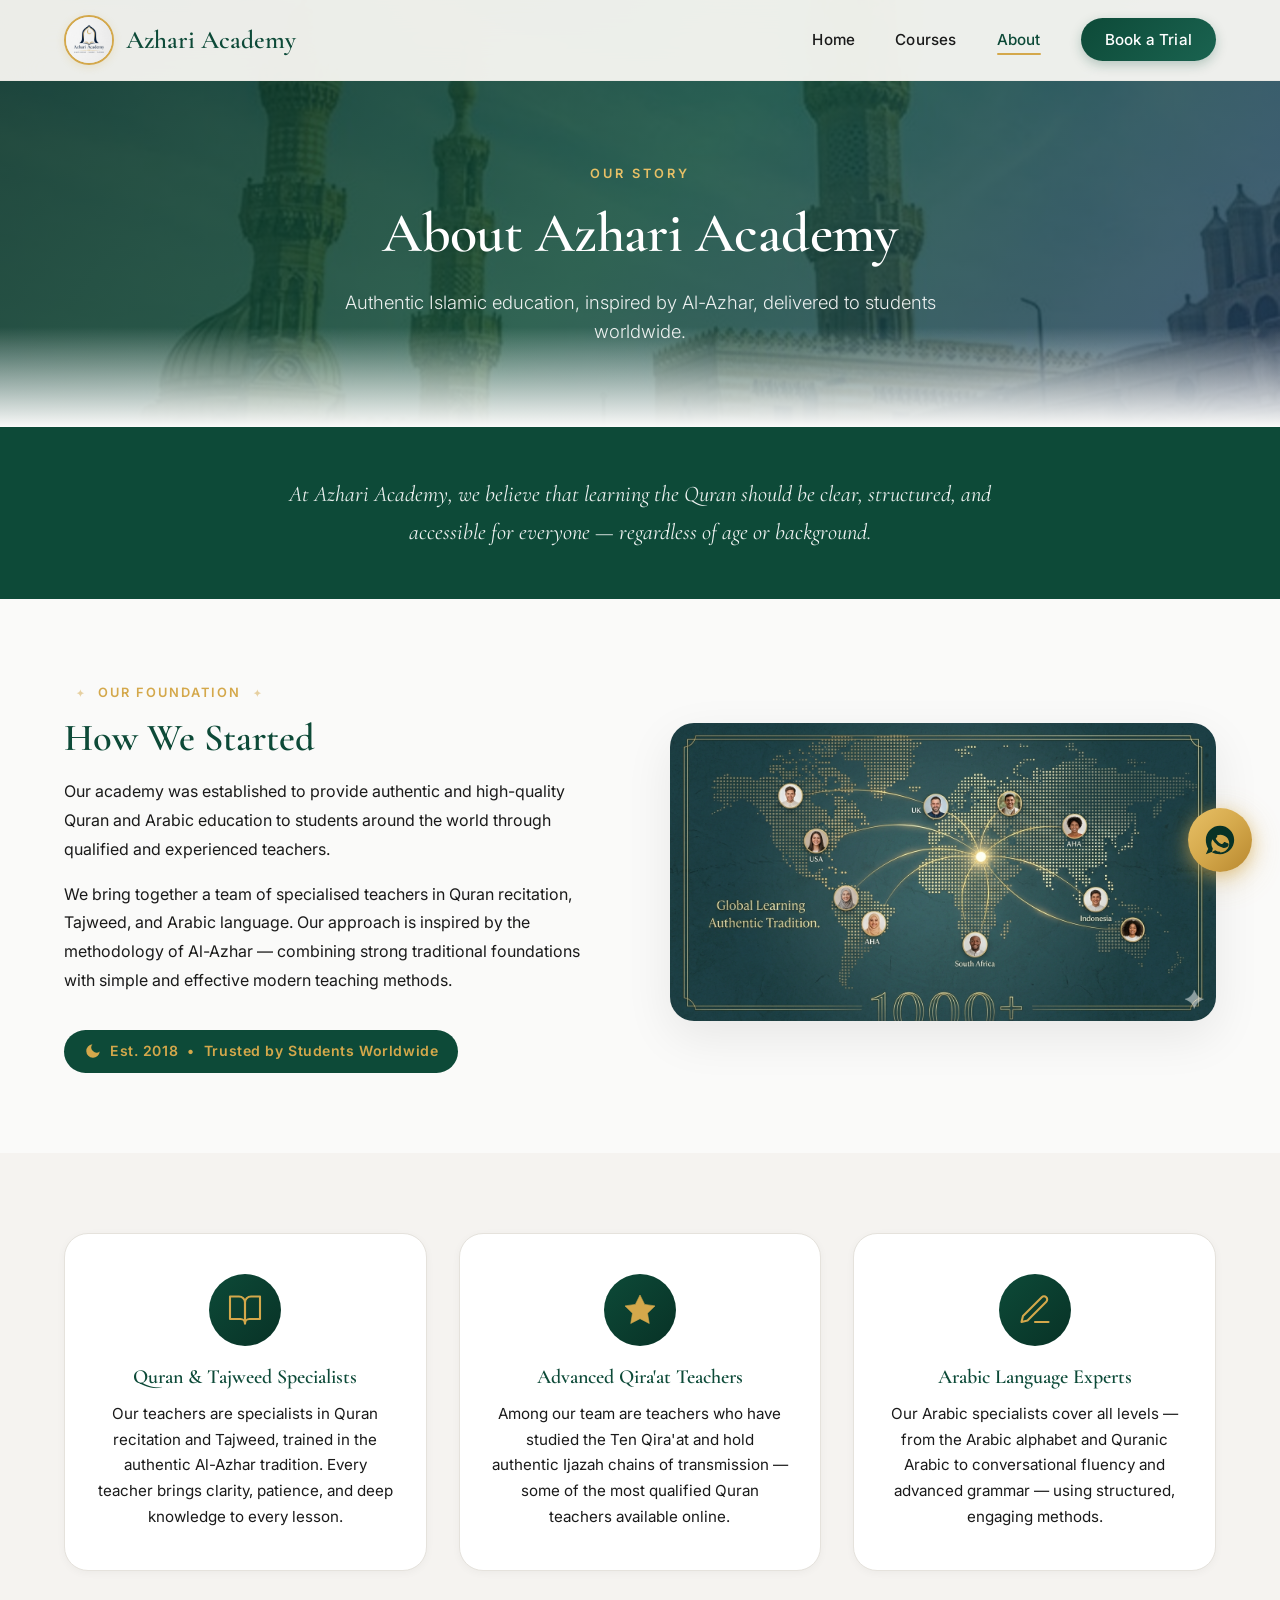
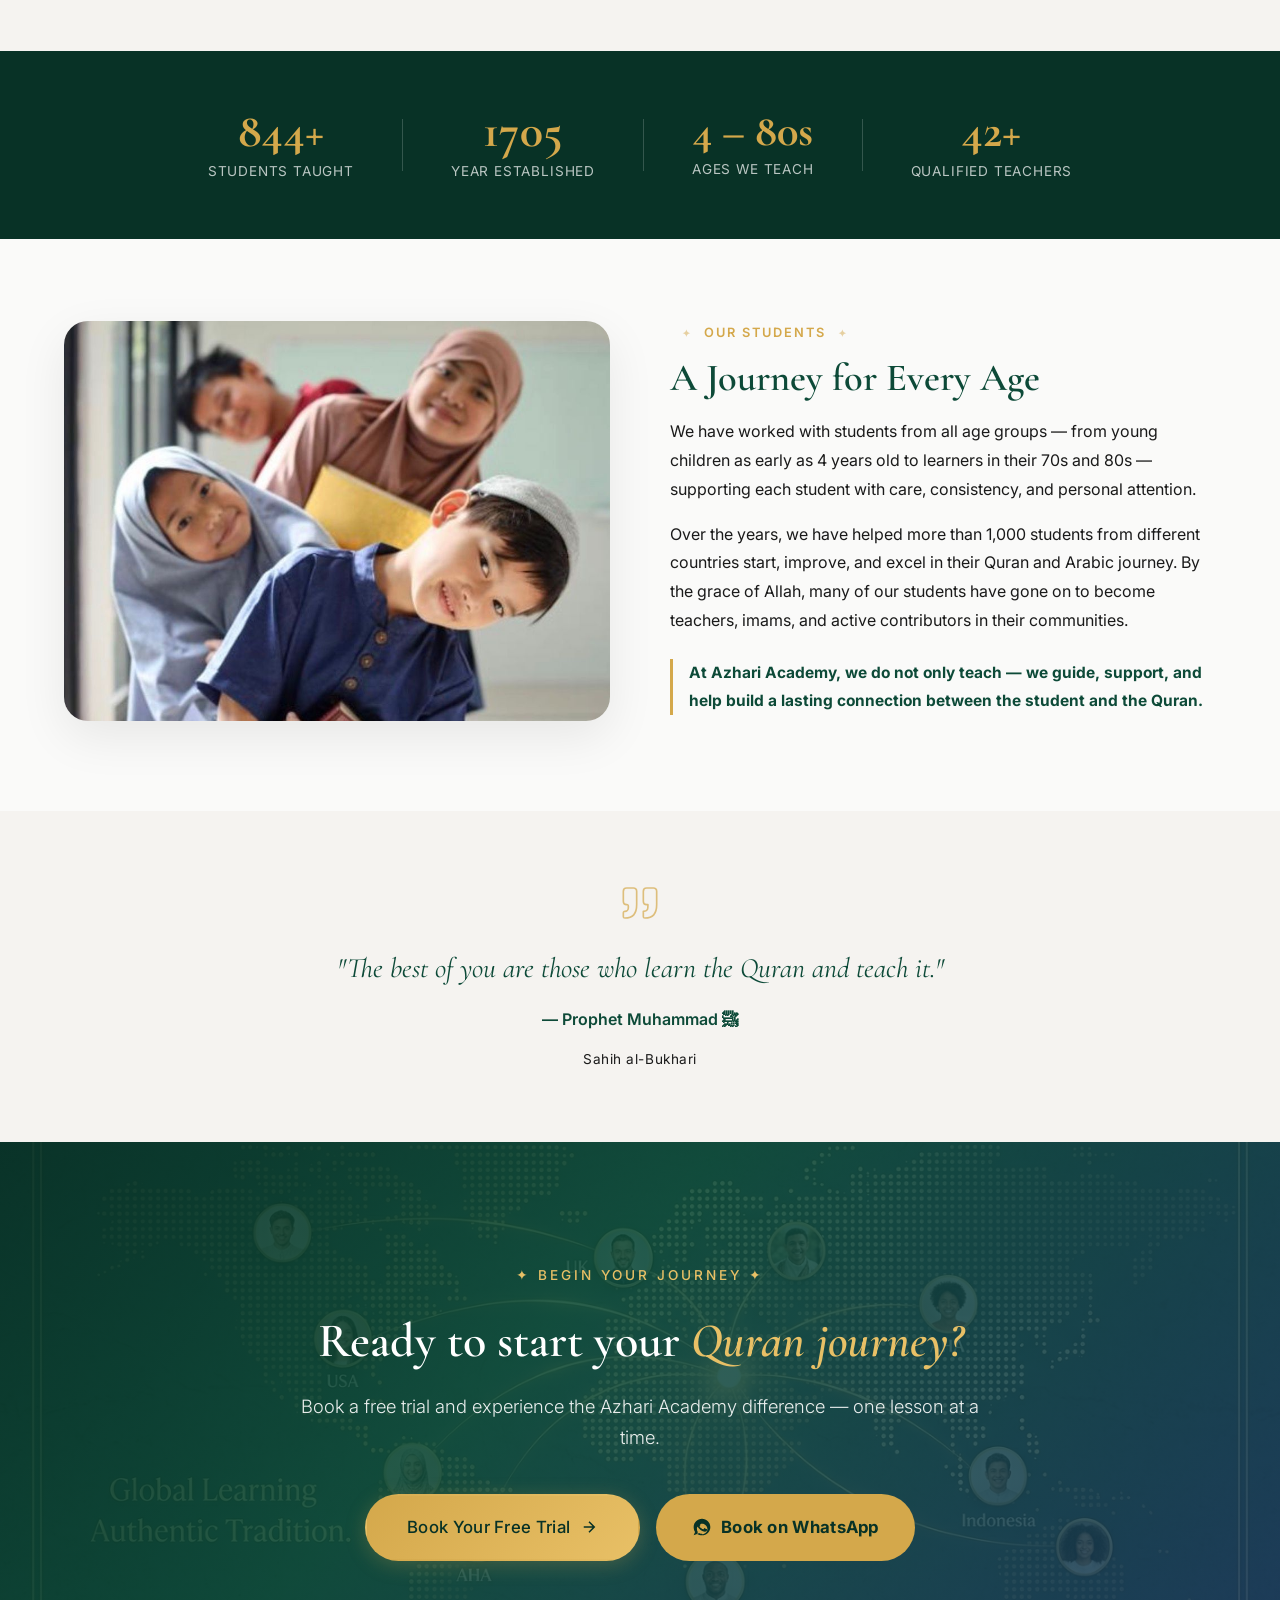
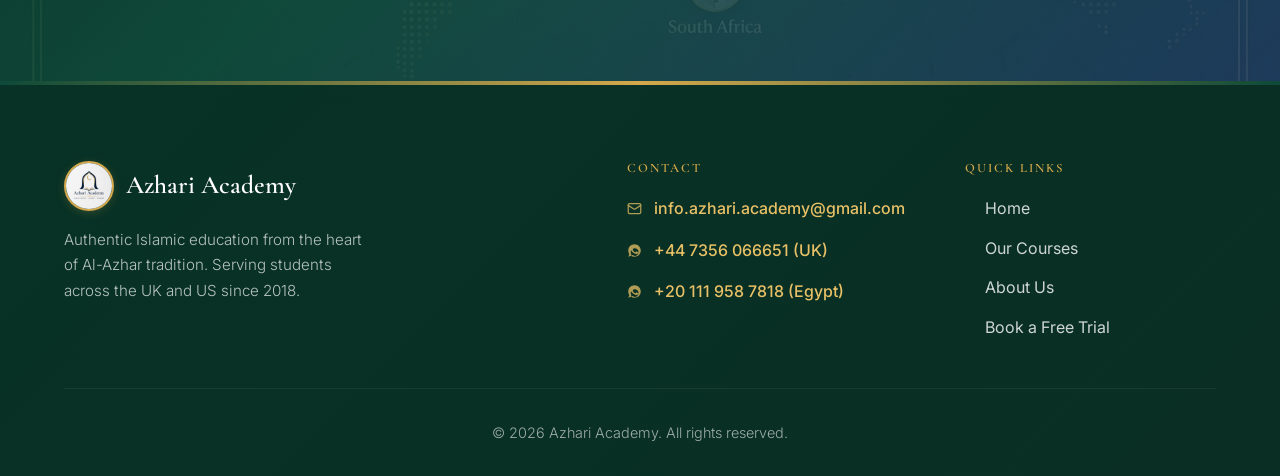
==== commit 7cde9e73: "restructuring" ====
--- a/about.html
+++ b/about.html
@@ -1,20 +1,26 @@
 <!DOCTYPE html>
 <html lang="en">
+
 <head>
     <meta charset="UTF-8">
     <meta name="viewport" content="width=device-width, initial-scale=1.0">
     <title>About Us — Azhari Academy</title>
-    <meta name="description" content="Learn about Azhari Academy — our story, our teachers, and our mission to bring authentic Quran and Arabic education to students worldwide.">
+    <meta name="description"
+        content="Learn about Azhari Academy — our story, our teachers, and our mission to bring authentic Quran and Arabic education to students worldwide.">
 
     <meta property="og:title" content="About Us — Azhari Academy">
-    <meta property="og:description" content="Authentic Islamic education inspired by Al-Azhar, serving students from all backgrounds since 2018.">
+    <meta property="og:description"
+        content="Authentic Islamic education inspired by Al-Azhar, serving students from all backgrounds since 2018.">
     <meta property="og:type" content="website">
 
     <link rel="stylesheet" href="css/style.css">
     <link rel="preconnect" href="https://fonts.googleapis.com">
     <link rel="preconnect" href="https://fonts.gstatic.com" crossorigin>
-    <link href="https://fonts.googleapis.com/css2?family=Cormorant+Garamond:ital,wght@0,400;0,500;0,600;0,700;1,400&family=Inter:wght@300;400;500;600&family=Amiri:ital,wght@0,400;0,700;1,400&display=swap" rel="stylesheet">
+    <link
+        href="https://fonts.googleapis.com/css2?family=Cormorant+Garamond:ital,wght@0,400;0,500;0,600;0,700;1,400&family=Inter:wght@300;400;500;600&family=Amiri:ital,wght@0,400;0,700;1,400&display=swap"
+        rel="stylesheet">
 </head>
+
 <body>
 
     <!-- Navigation -->
@@ -41,7 +47,8 @@
         <div class="container">
             <span class="page-subtitle breathing">Our Story</span>
             <h1 class="text-reveal">About Azhari Academy</h1>
-            <p class="float-gentle">Authentic Islamic education, inspired by Al-Azhar, delivered to students worldwide.</p>
+            <p class="float-gentle">Authentic Islamic education, inspired by Al-Azhar, delivered to students worldwide.
+            </p>
         </div>
     </section>
 
@@ -49,7 +56,8 @@
     <section class="about-mission">
         <div class="container">
             <p class="about-mission-text">
-                At Azhari Academy, we believe that learning the Quran should be clear, structured, and accessible for everyone — regardless of age or background.
+                At Azhari Academy, we believe that learning the Quran should be clear, structured, and accessible for
+                everyone — regardless of age or background.
             </p>
         </div>
     </section>
@@ -61,15 +69,20 @@
                 <div class="about-story-text reveal-on-scroll">
                     <span class="section-subtitle">Our Foundation</span>
                     <h2>How We Started</h2>
-                    <p>Our academy was established to provide authentic and high-quality Quran and Arabic education to students around the world through qualified and experienced teachers.</p>
-                    <p>We bring together a team of specialised teachers in Quran recitation, Tajweed, and Arabic language. Our approach is inspired by the methodology of Al-Azhar — combining strong traditional foundations with simple and effective modern teaching methods.</p>
+                    <p>Our academy was established to provide authentic and high-quality Quran and Arabic education to
+                        students around the world through qualified and experienced teachers.</p>
+                    <p>We bring together a team of specialised teachers in Quran recitation, Tajweed, and Arabic
+                        language. Our approach is inspired by the methodology of Al-Azhar — combining strong traditional
+                        foundations with simple and effective modern teaching methods.</p>
                     <div class="about-est-badge">
-                        <svg width="18" height="18" viewBox="0 0 24 24" fill="currentColor"><path d="M21 12.79A9 9 0 1 1 11.21 3 7 7 0 0 0 21 12.79z"/></svg>
+                        <svg width="18" height="18" viewBox="0 0 24 24" fill="currentColor">
+                            <path d="M21 12.79A9 9 0 1 1 11.21 3 7 7 0 0 0 21 12.79z" />
+                        </svg>
                         Est. 2018 &nbsp;•&nbsp; Trusted by Students Worldwide
                     </div>
                 </div>
                 <div class="about-story-image reveal-on-scroll">
-                    <img src="images/new_image_4.jpeg" alt="Student learning Quran online with teacher" loading="lazy">
+                    <img src="images/about_0.jpeg" alt="Student learning Quran online with teacher" loading="lazy">
                 </div>
             </div>
         </div>
@@ -81,24 +94,39 @@
             <div class="about-teachers-grid stagger-children">
                 <div class="about-teacher-card">
                     <div class="about-teacher-icon">
-                        <svg width="36" height="36" viewBox="0 0 24 24" fill="none" stroke="currentColor" stroke-width="1.4" stroke-linecap="round" stroke-linejoin="round"><path d="M2 3h6a4 4 0 0 1 4 4v14a3 3 0 0 0-3-3H2z"/><path d="M22 3h-6a4 4 0 0 0-4 4v14a3 3 0 0 1 3-3h7z"/></svg>
+                        <svg width="36" height="36" viewBox="0 0 24 24" fill="none" stroke="currentColor"
+                            stroke-width="1.4" stroke-linecap="round" stroke-linejoin="round">
+                            <path d="M2 3h6a4 4 0 0 1 4 4v14a3 3 0 0 0-3-3H2z" />
+                            <path d="M22 3h-6a4 4 0 0 0-4 4v14a3 3 0 0 1 3-3h7z" />
+                        </svg>
                     </div>
                     <h3>Quran & Tajweed Specialists</h3>
-                    <p>Our teachers are specialists in Quran recitation and Tajweed, trained in the authentic Al-Azhar tradition. Every teacher brings clarity, patience, and deep knowledge to every lesson.</p>
+                    <p>Our teachers are specialists in Quran recitation and Tajweed, trained in the authentic Al-Azhar
+                        tradition. Every teacher brings clarity, patience, and deep knowledge to every lesson.</p>
                 </div>
                 <div class="about-teacher-card">
                     <div class="about-teacher-icon">
-                        <svg width="36" height="36" viewBox="0 0 24 24" fill="currentColor" stroke="currentColor" stroke-width="0.4" stroke-linejoin="round"><polygon points="12 2 15.09 8.26 22 9.27 17 14.14 18.18 21.02 12 17.77 5.82 21.02 7 14.14 2 9.27 8.91 8.26 12 2"/></svg>
+                        <svg width="36" height="36" viewBox="0 0 24 24" fill="currentColor" stroke="currentColor"
+                            stroke-width="0.4" stroke-linejoin="round">
+                            <polygon
+                                points="12 2 15.09 8.26 22 9.27 17 14.14 18.18 21.02 12 17.77 5.82 21.02 7 14.14 2 9.27 8.91 8.26 12 2" />
+                        </svg>
                     </div>
                     <h3>Advanced Qira'at Teachers</h3>
-                    <p>Among our team are teachers who have studied the Ten Qira'at and hold authentic Ijazah chains of transmission — some of the most qualified Quran teachers available online.</p>
+                    <p>Among our team are teachers who have studied the Ten Qira'at and hold authentic Ijazah chains of
+                        transmission — some of the most qualified Quran teachers available online.</p>
                 </div>
                 <div class="about-teacher-card">
                     <div class="about-teacher-icon">
-                        <svg width="36" height="36" viewBox="0 0 24 24" fill="none" stroke="currentColor" stroke-width="1.4" stroke-linecap="round" stroke-linejoin="round"><path d="M12 20h9"/><path d="M16.5 3.5a2.121 2.121 0 0 1 3 3L7 19l-4 1 1-4L16.5 3.5z"/></svg>
+                        <svg width="36" height="36" viewBox="0 0 24 24" fill="none" stroke="currentColor"
+                            stroke-width="1.4" stroke-linecap="round" stroke-linejoin="round">
+                            <path d="M12 20h9" />
+                            <path d="M16.5 3.5a2.121 2.121 0 0 1 3 3L7 19l-4 1 1-4L16.5 3.5z" />
+                        </svg>
                     </div>
                     <h3>Arabic Language Experts</h3>
-                    <p>Our Arabic specialists cover all levels — from the Arabic alphabet and Quranic Arabic to conversational fluency and advanced grammar — using structured, engaging methods.</p>
+                    <p>Our Arabic specialists cover all levels — from the Arabic alphabet and Quranic Arabic to
+                        conversational fluency and advanced grammar — using structured, engaging methods.</p>
                 </div>
             </div>
         </div>
@@ -136,14 +164,20 @@
         <div class="container">
             <div class="about-journey-grid">
                 <div class="about-journey-image reveal-on-scroll">
-                    <img src="images/new_image_2.jpeg" alt="Students of all ages learning with their teachers" loading="lazy">
+                    <img src="images/new_image_2.jpeg" alt="Students of all ages learning with their teachers"
+                        loading="lazy">
                 </div>
                 <div class="about-journey-text reveal-on-scroll">
                     <span class="section-subtitle">Our Students</span>
                     <h2>A Journey for Every Age</h2>
-                    <p>We have worked with students from all age groups — from young children as early as 4 years old to learners in their 70s and 80s — supporting each student with care, consistency, and personal attention.</p>
-                    <p>Over the years, we have helped more than 1,000 students from different countries start, improve, and excel in their Quran and Arabic journey. By the grace of Allah, many of our students have gone on to become teachers, imams, and active contributors in their communities.</p>
-                    <p class="about-journey-closing"><strong>At Azhari Academy, we do not only teach — we guide, support, and help build a lasting connection between the student and the Quran.</strong></p>
+                    <p>We have worked with students from all age groups — from young children as early as 4 years old to
+                        learners in their 70s and 80s — supporting each student with care, consistency, and personal
+                        attention.</p>
+                    <p>Over the years, we have helped more than 1,000 students from different countries start, improve,
+                        and excel in their Quran and Arabic journey. By the grace of Allah, many of our students have
+                        gone on to become teachers, imams, and active contributors in their communities.</p>
+                    <p class="about-journey-closing"><strong>At Azhari Academy, we do not only teach — we guide,
+                            support, and help build a lasting connection between the student and the Quran.</strong></p>
                 </div>
             </div>
         </div>
@@ -154,7 +188,13 @@
         <div class="container">
             <div class="hadith-inner">
                 <div class="hadith-ornament">
-                    <svg width="40" height="40" viewBox="0 0 24 24" fill="none" stroke="currentColor" stroke-width="1" stroke-linecap="round" stroke-linejoin="round"><path d="M3 21c3 0 7-1 7-8V5c0-1.25-.756-2.017-2-2H4c-1.25 0-2 .75-2 1.972V11c0 1.25.75 2 2 2 1 0 1 0 1 1v1c0 1-1 2-2 2s-1 .008-1 1.031V20c0 1 0 1 1 1z"/><path d="M15 21c3 0 7-1 7-8V5c0-1.25-.757-2.017-2-2h-4c-1.25 0-2 .75-2 1.972V11c0 1.25.75 2 2 2h.75c0 2.25.25 4-2.75 4v3c0 1 0 1 1 1z"/></svg>
+                    <svg width="40" height="40" viewBox="0 0 24 24" fill="none" stroke="currentColor" stroke-width="1"
+                        stroke-linecap="round" stroke-linejoin="round">
+                        <path
+                            d="M3 21c3 0 7-1 7-8V5c0-1.25-.756-2.017-2-2H4c-1.25 0-2 .75-2 1.972V11c0 1.25.75 2 2 2 1 0 1 0 1 1v1c0 1-1 2-2 2s-1 .008-1 1.031V20c0 1 0 1 1 1z" />
+                        <path
+                            d="M15 21c3 0 7-1 7-8V5c0-1.25-.757-2.017-2-2h-4c-1.25 0-2 .75-2 1.972V11c0 1.25.75 2 2 2h.75c0 2.25.25 4-2.75 4v3c0 1 0 1 1 1z" />
+                    </svg>
                 </div>
                 <blockquote class="hadith-text">
                     "The best of you are those who learn the Quran and teach it."
@@ -167,7 +207,7 @@
 
     <!-- Final CTA -->
     <section class="cta-final" id="about-cta">
-        <div class="cta-final-bg" style="background-image: url('images/new_image_3.jpeg');"></div>
+        <div class="cta-final-bg" style="background-image: url('images/about_0.jpeg');"></div>
         <div class="cta-final-overlay"></div>
         <div class="container">
             <div class="cta-final-content">
@@ -177,10 +217,16 @@
                 <div class="cta-final-buttons">
                     <a href="book.html" class="btn btn-primary btn-large liquid-btn">
                         <span>Book Your Free Trial</span>
-                        <svg width="18" height="18" viewBox="0 0 24 24" fill="none" stroke="currentColor" stroke-width="2"><path d="M5 12h14M12 5l7 7-7 7"/></svg>
+                        <svg width="18" height="18" viewBox="0 0 24 24" fill="none" stroke="currentColor"
+                            stroke-width="2">
+                            <path d="M5 12h14M12 5l7 7-7 7" />
+                        </svg>
                     </a>
                     <a href="https://wa.me/447356066651" class="btn btn-whatsapp-gold btn-large" target="_blank">
-                        <svg width="20" height="20" viewBox="0 0 24 24" fill="currentColor"><path d="M17.472 14.382c-.297-.149-1.758-.867-2.03-.967-.273-.099-.471-.148-.67.15-.197.297-.767.966-.94 1.164-.173.199-.347.223-.644.075-.297-.15-1.255-.463-2.39-1.475-.883-.788-1.48-1.761-1.653-2.059-.173-.297-.018-.458.13-.606.134-.133.298-.347.446-.52.149-.174.198-.298.298-.497.099-.198.05-.371-.025-.52-.075-.149-.669-1.612-.916-2.207-.242-.579-.487-.5-.669-.51-.173-.008-.371-.01-.57-.01-.198 0-.52.074-.792.372-.272.297-1.04 1.016-1.04 2.479 0 1.462 1.065 2.875 1.213 3.074.149.198 2.096 3.2 5.077 4.487.709.306 1.262.489 1.694.625.712.227 1.36.195 1.871.118.571-.085 1.758-.719 2.006-1.413.248-.694.248-1.289.173-1.413-.074-.124-.272-.198-.57-.347m-5.421 5.839h-.004c-1.107 0-2.197-.294-3.152-.851l-.226-.134-2.347 1.21.625-2.421-.148-.236c-.589-.965-.903-2.091-.903-3.262 0-3.483 2.836-6.318 6.318-6.318 1.688 0 3.273.658 4.466 1.851 1.193 1.193 1.85 2.778 1.85 4.465 0 3.488-2.835 6.323-6.323 6.323M12 2C6.486 2 2 6.486 2 12c0 2.21.593 4.32 1.688 6.148L2 22l4.04-1.606C7.74 21.426 9.816 22 12 22c5.514 0 10-4.486 10-10S17.514 2 12 2"/></svg>
+                        <svg width="20" height="20" viewBox="0 0 24 24" fill="currentColor">
+                            <path
+                                d="M17.472 14.382c-.297-.149-1.758-.867-2.03-.967-.273-.099-.471-.148-.67.15-.197.297-.767.966-.94 1.164-.173.199-.347.223-.644.075-.297-.15-1.255-.463-2.39-1.475-.883-.788-1.48-1.761-1.653-2.059-.173-.297-.018-.458.13-.606.134-.133.298-.347.446-.52.149-.174.198-.298.298-.497.099-.198.05-.371-.025-.52-.075-.149-.669-1.612-.916-2.207-.242-.579-.487-.5-.669-.51-.173-.008-.371-.01-.57-.01-.198 0-.52.074-.792.372-.272.297-1.04 1.016-1.04 2.479 0 1.462 1.065 2.875 1.213 3.074.149.198 2.096 3.2 5.077 4.487.709.306 1.262.489 1.694.625.712.227 1.36.195 1.871.118.571-.085 1.758-.719 2.006-1.413.248-.694.248-1.289.173-1.413-.074-.124-.272-.198-.57-.347m-5.421 5.839h-.004c-1.107 0-2.197-.294-3.152-.851l-.226-.134-2.347 1.21.625-2.421-.148-.236c-.589-.965-.903-2.091-.903-3.262 0-3.483 2.836-6.318 6.318-6.318 1.688 0 3.273.658 4.466 1.851 1.193 1.193 1.85 2.778 1.85 4.465 0 3.488-2.835 6.323-6.323 6.323M12 2C6.486 2 2 6.486 2 12c0 2.21.593 4.32 1.688 6.148L2 22l4.04-1.606C7.74 21.426 9.816 22 12 22c5.514 0 10-4.486 10-10S17.514 2 12 2" />
+                        </svg>
                         <span>Book on WhatsApp</span>
                     </a>
                 </div>
@@ -197,21 +243,32 @@
                         <img src="images/logo.jpeg" alt="Azhari Academy Logo" class="logo-img">
                         <span class="logo-text">Azhari Academy</span>
                     </a>
-                    <p class="tagline">Authentic Islamic education from the heart of Al-Azhar tradition. Serving students across the UK and US since 2018.</p>
+                    <p class="tagline">Authentic Islamic education from the heart of Al-Azhar tradition. Serving
+                        students across the UK and US since 2018.</p>
                 </div>
                 <div class="footer-section">
                     <h4 class="footer-section-title">Contact</h4>
                     <div class="footer-contact">
                         <p>
-                            <svg width="15" height="15" viewBox="0 0 24 24" fill="none" stroke="currentColor" stroke-width="2" stroke-linecap="round" stroke-linejoin="round"><rect x="2" y="4" width="20" height="16" rx="2"/><path d="m22 7-8.97 5.7a1.94 1.94 0 0 1-2.06 0L2 7"/></svg>
+                            <svg width="15" height="15" viewBox="0 0 24 24" fill="none" stroke="currentColor"
+                                stroke-width="2" stroke-linecap="round" stroke-linejoin="round">
+                                <rect x="2" y="4" width="20" height="16" rx="2" />
+                                <path d="m22 7-8.97 5.7a1.94 1.94 0 0 1-2.06 0L2 7" />
+                            </svg>
                             <a href="mailto:info.azhari.academy@gmail.com">info.azhari.academy@gmail.com</a>
                         </p>
                         <p>
-                            <svg width="15" height="15" viewBox="0 0 24 24" fill="currentColor"><path d="M17.472 14.382c-.297-.149-1.758-.867-2.03-.967-.273-.099-.471-.148-.67.15-.197.297-.767.966-.94 1.164-.173.199-.347.223-.644.075-.297-.15-1.255-.463-2.39-1.475-.883-.788-1.48-1.761-1.653-2.059-.173-.297-.018-.458.13-.606.134-.133.298-.347.446-.52.149-.174.198-.298.298-.497.099-.198.05-.371-.025-.52-.075-.149-.669-1.612-.916-2.207-.242-.579-.487-.5-.669-.51-.173-.008-.371-.01-.57-.01-.198 0-.52.074-.792.372-.272.297-1.04 1.016-1.04 2.479 0 1.462 1.065 2.875 1.213 3.074.149.198 2.096 3.2 5.077 4.487.709.306 1.262.489 1.694.625.712.227 1.36.195 1.871.118.571-.085 1.758-.719 2.006-1.413.248-.694.248-1.289.173-1.413-.074-.124-.272-.198-.57-.347m-5.421 5.839h-.004c-1.107 0-2.197-.294-3.152-.851l-.226-.134-2.347 1.21.625-2.421-.148-.236c-.589-.965-.903-2.091-.903-3.262 0-3.483 2.836-6.318 6.318-6.318 1.688 0 3.273.658 4.466 1.851 1.193 1.193 1.85 2.778 1.85 4.465 0 3.488-2.835 6.323-6.323 6.323M12 2C6.486 2 2 6.486 2 12c0 2.21.593 4.32 1.688 6.148L2 22l4.04-1.606C7.74 21.426 9.816 22 12 22c5.514 0 10-4.486 10-10S17.514 2 12 2"/></svg>
+                            <svg width="15" height="15" viewBox="0 0 24 24" fill="currentColor">
+                                <path
+                                    d="M17.472 14.382c-.297-.149-1.758-.867-2.03-.967-.273-.099-.471-.148-.67.15-.197.297-.767.966-.94 1.164-.173.199-.347.223-.644.075-.297-.15-1.255-.463-2.39-1.475-.883-.788-1.48-1.761-1.653-2.059-.173-.297-.018-.458.13-.606.134-.133.298-.347.446-.52.149-.174.198-.298.298-.497.099-.198.05-.371-.025-.52-.075-.149-.669-1.612-.916-2.207-.242-.579-.487-.5-.669-.51-.173-.008-.371-.01-.57-.01-.198 0-.52.074-.792.372-.272.297-1.04 1.016-1.04 2.479 0 1.462 1.065 2.875 1.213 3.074.149.198 2.096 3.2 5.077 4.487.709.306 1.262.489 1.694.625.712.227 1.36.195 1.871.118.571-.085 1.758-.719 2.006-1.413.248-.694.248-1.289.173-1.413-.074-.124-.272-.198-.57-.347m-5.421 5.839h-.004c-1.107 0-2.197-.294-3.152-.851l-.226-.134-2.347 1.21.625-2.421-.148-.236c-.589-.965-.903-2.091-.903-3.262 0-3.483 2.836-6.318 6.318-6.318 1.688 0 3.273.658 4.466 1.851 1.193 1.193 1.85 2.778 1.85 4.465 0 3.488-2.835 6.323-6.323 6.323M12 2C6.486 2 2 6.486 2 12c0 2.21.593 4.32 1.688 6.148L2 22l4.04-1.606C7.74 21.426 9.816 22 12 22c5.514 0 10-4.486 10-10S17.514 2 12 2" />
+                            </svg>
                             <a href="https://wa.me/447356066651" target="_blank">+44 7356 066651 (UK)</a>
                         </p>
                         <p>
-                            <svg width="15" height="15" viewBox="0 0 24 24" fill="currentColor"><path d="M17.472 14.382c-.297-.149-1.758-.867-2.03-.967-.273-.099-.471-.148-.67.15-.197.297-.767.966-.94 1.164-.173.199-.347.223-.644.075-.297-.15-1.255-.463-2.39-1.475-.883-.788-1.48-1.761-1.653-2.059-.173-.297-.018-.458.13-.606.134-.133.298-.347.446-.52.149-.174.198-.298.298-.497.099-.198.05-.371-.025-.52-.075-.149-.669-1.612-.916-2.207-.242-.579-.487-.5-.669-.51-.173-.008-.371-.01-.57-.01-.198 0-.52.074-.792.372-.272.297-1.04 1.016-1.04 2.479 0 1.462 1.065 2.875 1.213 3.074.149.198 2.096 3.2 5.077 4.487.709.306 1.262.489 1.694.625.712.227 1.36.195 1.871.118.571-.085 1.758-.719 2.006-1.413.248-.694.248-1.289.173-1.413-.074-.124-.272-.198-.57-.347m-5.421 5.839h-.004c-1.107 0-2.197-.294-3.152-.851l-.226-.134-2.347 1.21.625-2.421-.148-.236c-.589-.965-.903-2.091-.903-3.262 0-3.483 2.836-6.318 6.318-6.318 1.688 0 3.273.658 4.466 1.851 1.193 1.193 1.85 2.778 1.85 4.465 0 3.488-2.835 6.323-6.323 6.323M12 2C6.486 2 2 6.486 2 12c0 2.21.593 4.32 1.688 6.148L2 22l4.04-1.606C7.74 21.426 9.816 22 12 22c5.514 0 10-4.486 10-10S17.514 2 12 2"/></svg>
+                            <svg width="15" height="15" viewBox="0 0 24 24" fill="currentColor">
+                                <path
+                                    d="M17.472 14.382c-.297-.149-1.758-.867-2.03-.967-.273-.099-.471-.148-.67.15-.197.297-.767.966-.94 1.164-.173.199-.347.223-.644.075-.297-.15-1.255-.463-2.39-1.475-.883-.788-1.48-1.761-1.653-2.059-.173-.297-.018-.458.13-.606.134-.133.298-.347.446-.52.149-.174.198-.298.298-.497.099-.198.05-.371-.025-.52-.075-.149-.669-1.612-.916-2.207-.242-.579-.487-.5-.669-.51-.173-.008-.371-.01-.57-.01-.198 0-.52.074-.792.372-.272.297-1.04 1.016-1.04 2.479 0 1.462 1.065 2.875 1.213 3.074.149.198 2.096 3.2 5.077 4.487.709.306 1.262.489 1.694.625.712.227 1.36.195 1.871.118.571-.085 1.758-.719 2.006-1.413.248-.694.248-1.289.173-1.413-.074-.124-.272-.198-.57-.347m-5.421 5.839h-.004c-1.107 0-2.197-.294-3.152-.851l-.226-.134-2.347 1.21.625-2.421-.148-.236c-.589-.965-.903-2.091-.903-3.262 0-3.483 2.836-6.318 6.318-6.318 1.688 0 3.273.658 4.466 1.851 1.193 1.193 1.85 2.778 1.85 4.465 0 3.488-2.835 6.323-6.323 6.323M12 2C6.486 2 2 6.486 2 12c0 2.21.593 4.32 1.688 6.148L2 22l4.04-1.606C7.74 21.426 9.816 22 12 22c5.514 0 10-4.486 10-10S17.514 2 12 2" />
+                            </svg>
                             <a href="https://wa.me/201119587818" target="_blank">+20 111 958 7818 (Egypt)</a>
                         </p>
                     </div>
@@ -234,9 +291,13 @@
 
     <!-- Floating WhatsApp Button -->
     <a href="https://wa.me/447356066651" class="whatsapp-float" target="_blank" aria-label="Message us on WhatsApp">
-        <svg viewBox="0 0 24 24" fill="currentColor"><path d="M17.472 14.382c-.297-.149-1.758-.867-2.03-.967-.273-.099-.471-.148-.67.15-.197.297-.767.966-.94 1.164-.173.199-.347.223-.644.075-.297-.15-1.255-.463-2.39-1.475-.883-.788-1.48-1.761-1.653-2.059-.173-.297-.018-.458.13-.606.134-.133.298-.347.446-.52.149-.174.198-.298.298-.497.099-.198.05-.371-.025-.52-.075-.149-.669-1.612-.916-2.207-.242-.579-.487-.5-.669-.51-.173-.008-.371-.01-.57-.01-.198 0-.52.074-.792.372-.272.297-1.04 1.016-1.04 2.479 0 1.462 1.065 2.875 1.213 3.074.149.198 2.096 3.2 5.077 4.487.709.306 1.262.489 1.694.625.712.227 1.36.195 1.871.118.571-.085 1.758-.719 2.006-1.413.248-.694.248-1.289.173-1.413-.074-.124-.272-.198-.57-.347m-5.421 5.839h-.004c-1.107 0-2.197-.294-3.152-.851l-.226-.134-2.347 1.21.625-2.421-.148-.236c-.589-.965-.903-2.091-.903-3.262 0-3.483 2.836-6.318 6.318-6.318 1.688 0 3.273.658 4.466 1.851 1.193 1.193 1.85 2.778 1.85 4.465 0 3.488-2.835 6.323-6.323 6.323M12 2C6.486 2 2 6.486 2 12c0 2.21.593 4.32 1.688 6.148L2 22l4.04-1.606C7.74 21.426 9.816 22 12 22c5.514 0 10-4.486 10-10S17.514 2 12 2"/></svg>
+        <svg viewBox="0 0 24 24" fill="currentColor">
+            <path
+                d="M17.472 14.382c-.297-.149-1.758-.867-2.03-.967-.273-.099-.471-.148-.67.15-.197.297-.767.966-.94 1.164-.173.199-.347.223-.644.075-.297-.15-1.255-.463-2.39-1.475-.883-.788-1.48-1.761-1.653-2.059-.173-.297-.018-.458.13-.606.134-.133.298-.347.446-.52.149-.174.198-.298.298-.497.099-.198.05-.371-.025-.52-.075-.149-.669-1.612-.916-2.207-.242-.579-.487-.5-.669-.51-.173-.008-.371-.01-.57-.01-.198 0-.52.074-.792.372-.272.297-1.04 1.016-1.04 2.479 0 1.462 1.065 2.875 1.213 3.074.149.198 2.096 3.2 5.077 4.487.709.306 1.262.489 1.694.625.712.227 1.36.195 1.871.118.571-.085 1.758-.719 2.006-1.413.248-.694.248-1.289.173-1.413-.074-.124-.272-.198-.57-.347m-5.421 5.839h-.004c-1.107 0-2.197-.294-3.152-.851l-.226-.134-2.347 1.21.625-2.421-.148-.236c-.589-.965-.903-2.091-.903-3.262 0-3.483 2.836-6.318 6.318-6.318 1.688 0 3.273.658 4.466 1.851 1.193 1.193 1.85 2.778 1.85 4.465 0 3.488-2.835 6.323-6.323 6.323M12 2C6.486 2 2 6.486 2 12c0 2.21.593 4.32 1.688 6.148L2 22l4.04-1.606C7.74 21.426 9.816 22 12 22c5.514 0 10-4.486 10-10S17.514 2 12 2" />
+        </svg>
     </a>
 
     <script src="js/main.js"></script>
 </body>
-</html>
+
+</html>
--- a/css/style.css
+++ b/css/style.css
@@ -2221,8 +2221,7 @@
 
 .about-story-image img {
     width: 100%;
-    height: 420px;
-    object-fit: cover;
+    height: auto;
     border-radius: var(--radius-lg);
     box-shadow: var(--shadow-lg);
 }
@@ -2434,7 +2433,6 @@
         gap: 32px;
     }
 
-    .about-story-image img,
     .about-journey-image img {
         height: 260px;
     }
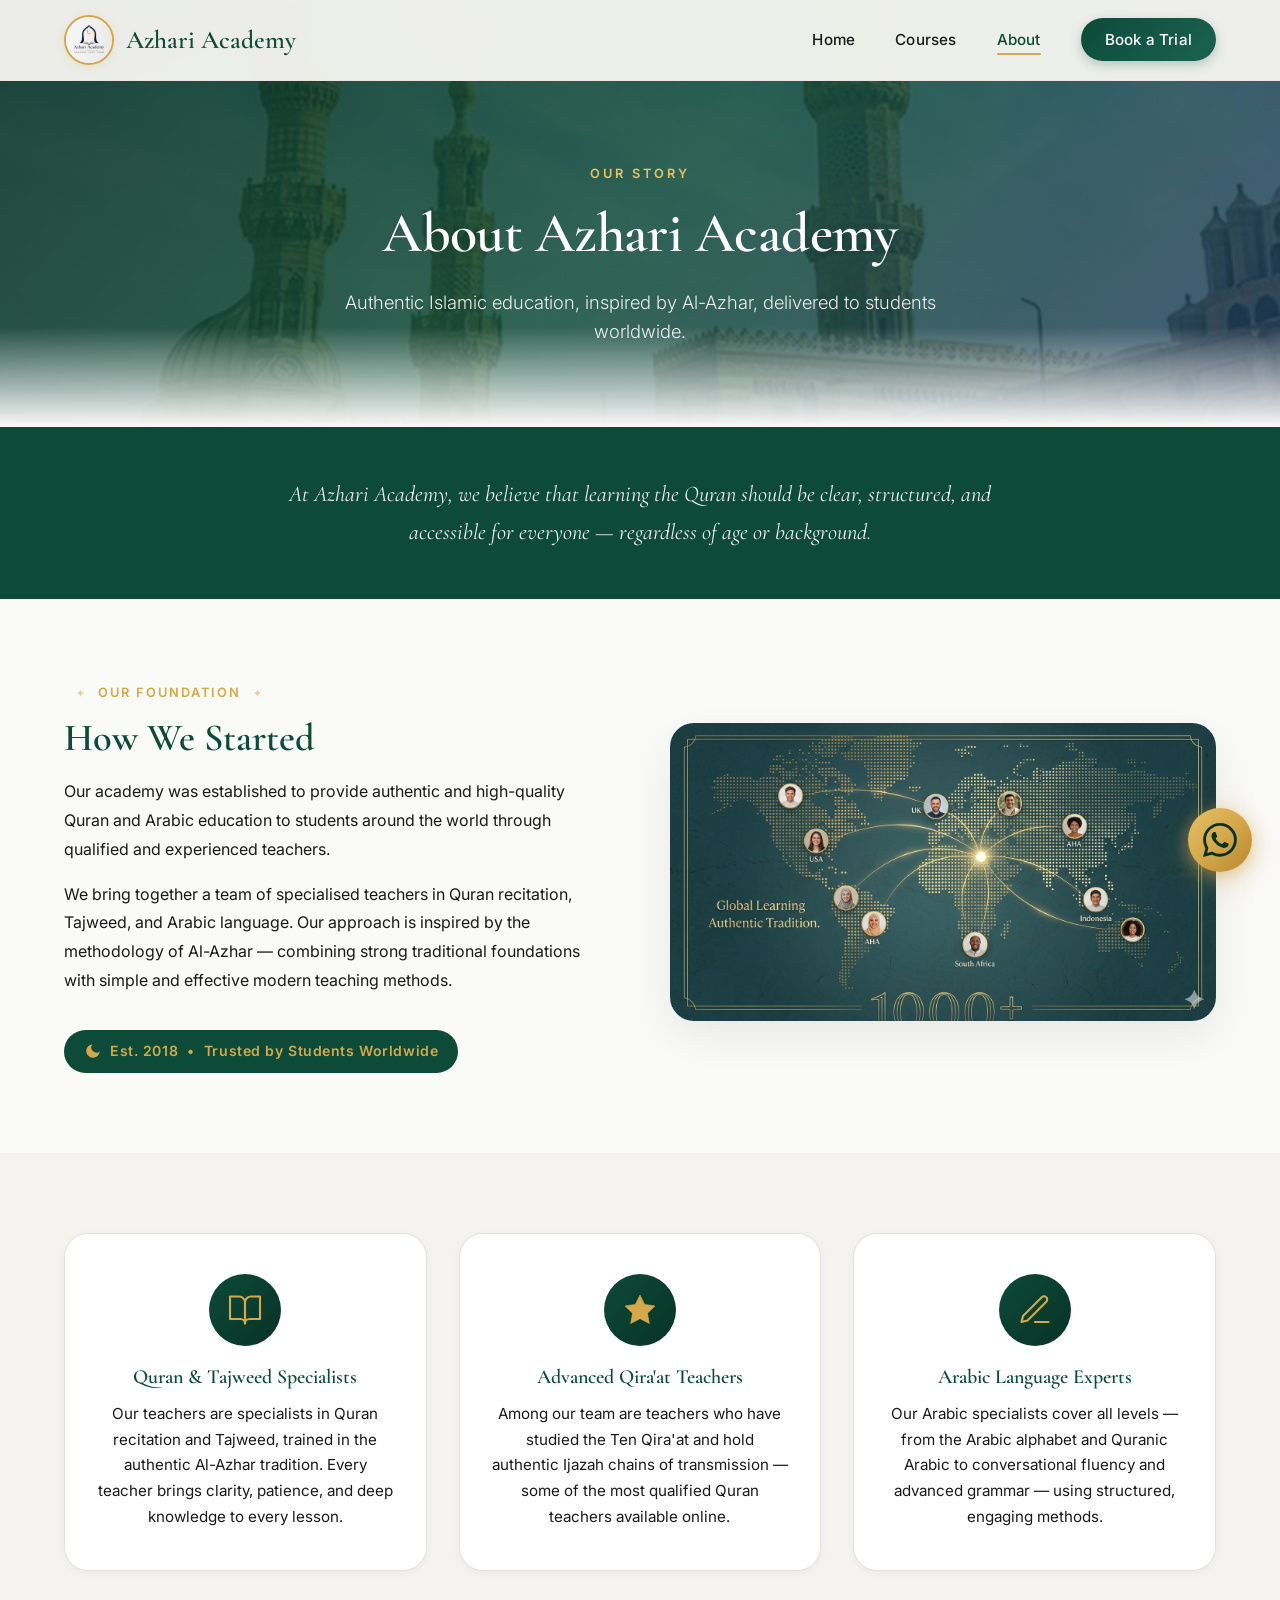
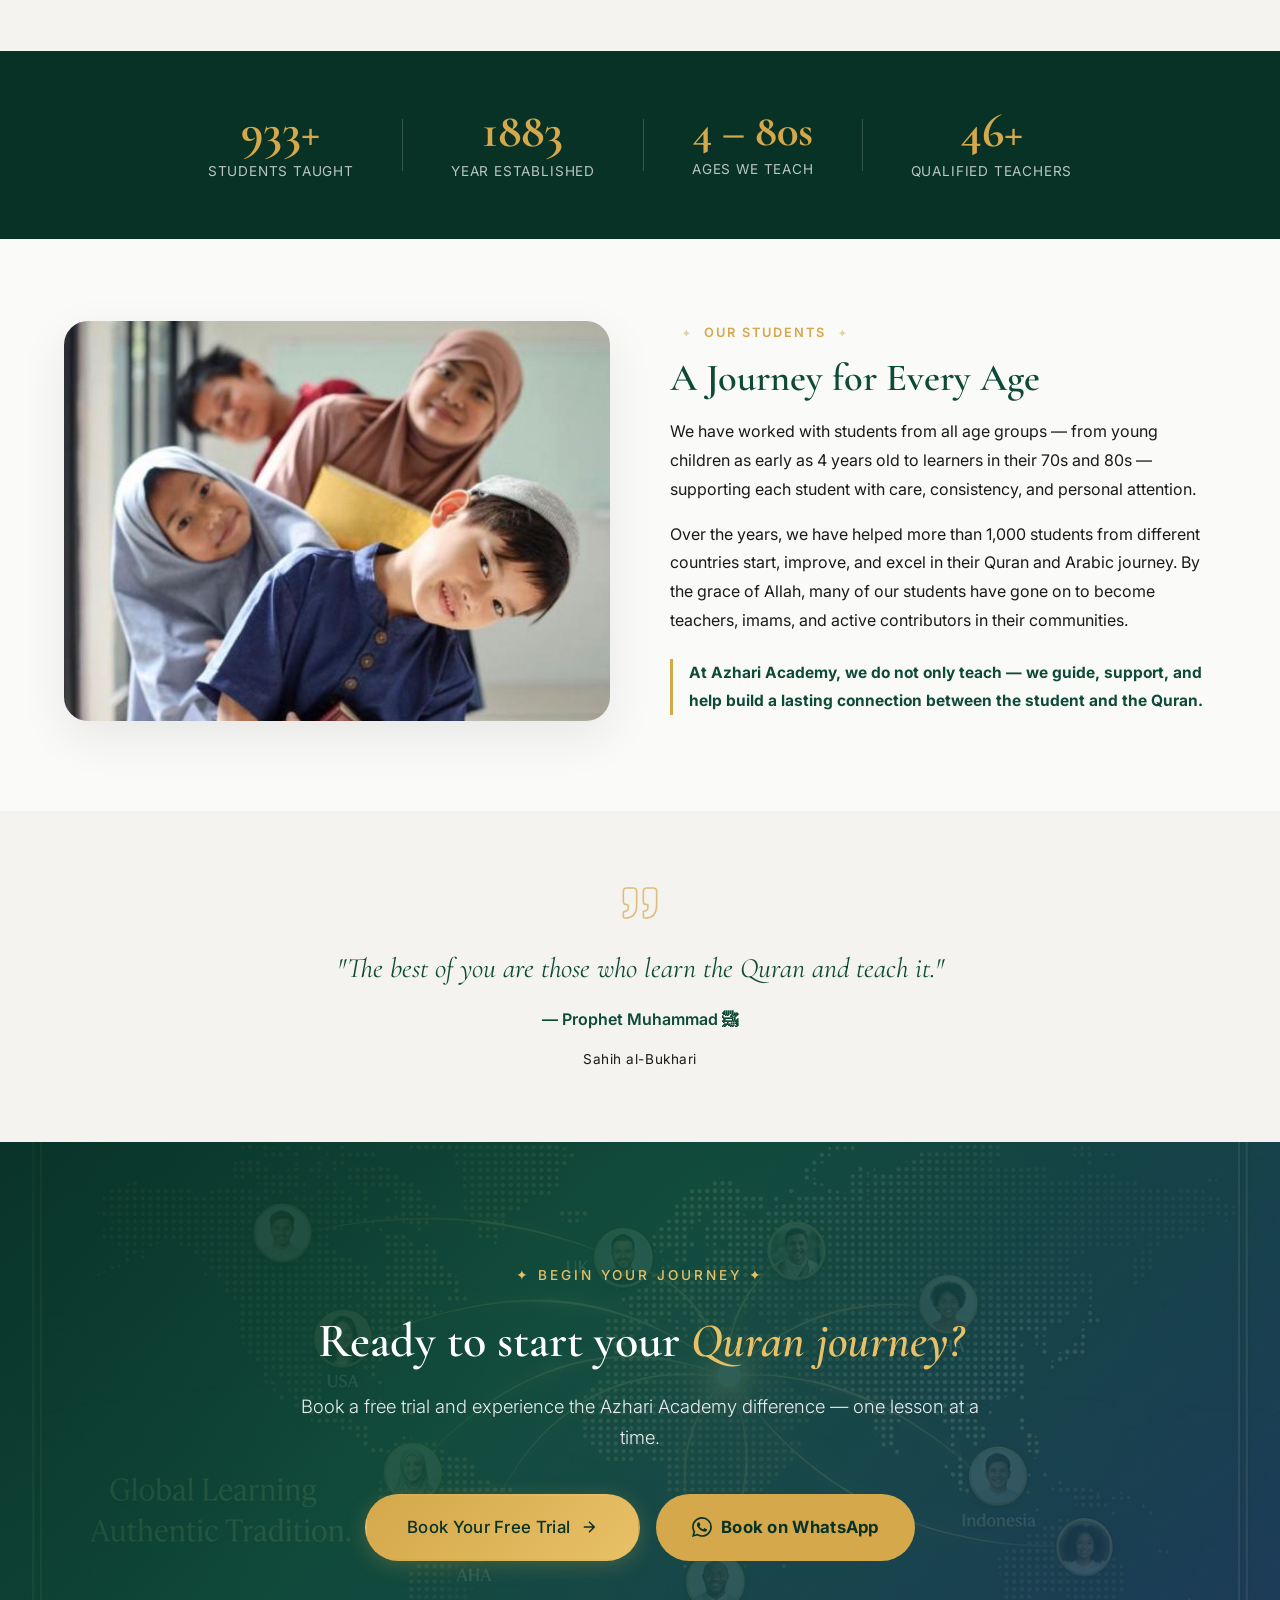
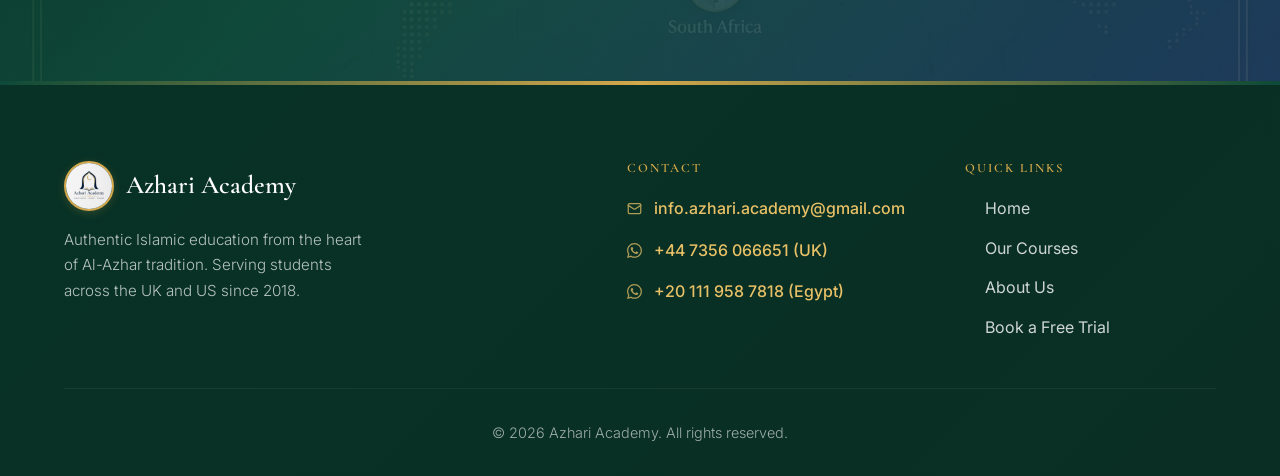
==== commit 8ba34750: "whatsapp logo change" ====
--- a/about.html
+++ b/about.html
@@ -223,9 +223,7 @@
                         </svg>
                     </a>
                     <a href="https://wa.me/447356066651" class="btn btn-whatsapp-gold btn-large" target="_blank">
-                        <svg width="20" height="20" viewBox="0 0 24 24" fill="currentColor">
-                            <path
-                                d="M17.472 14.382c-.297-.149-1.758-.867-2.03-.967-.273-.099-.471-.148-.67.15-.197.297-.767.966-.94 1.164-.173.199-.347.223-.644.075-.297-.15-1.255-.463-2.39-1.475-.883-.788-1.48-1.761-1.653-2.059-.173-.297-.018-.458.13-.606.134-.133.298-.347.446-.52.149-.174.198-.298.298-.497.099-.198.05-.371-.025-.52-.075-.149-.669-1.612-.916-2.207-.242-.579-.487-.5-.669-.51-.173-.008-.371-.01-.57-.01-.198 0-.52.074-.792.372-.272.297-1.04 1.016-1.04 2.479 0 1.462 1.065 2.875 1.213 3.074.149.198 2.096 3.2 5.077 4.487.709.306 1.262.489 1.694.625.712.227 1.36.195 1.871.118.571-.085 1.758-.719 2.006-1.413.248-.694.248-1.289.173-1.413-.074-.124-.272-.198-.57-.347m-5.421 5.839h-.004c-1.107 0-2.197-.294-3.152-.851l-.226-.134-2.347 1.21.625-2.421-.148-.236c-.589-.965-.903-2.091-.903-3.262 0-3.483 2.836-6.318 6.318-6.318 1.688 0 3.273.658 4.466 1.851 1.193 1.193 1.85 2.778 1.85 4.465 0 3.488-2.835 6.323-6.323 6.323M12 2C6.486 2 2 6.486 2 12c0 2.21.593 4.32 1.688 6.148L2 22l4.04-1.606C7.74 21.426 9.816 22 12 22c5.514 0 10-4.486 10-10S17.514 2 12 2" />
+                        <svg width="20" height="20" viewBox="0 0 16 16" fill="currentColor"><path d="M13.601 2.326A7.85 7.85 0 0 0 7.994 0C3.627 0 .068 3.558.064 7.926c0 1.399.366 2.76 1.057 3.965L0 16l4.204-1.102a7.9 7.9 0 0 0 3.79.965h.004c4.368 0 7.926-3.558 7.93-7.93A7.9 7.9 0 0 0 13.6 2.326zM7.994 14.521a6.6 6.6 0 0 1-3.356-.92l-.24-.144-2.494.654.666-2.433-.156-.251a6.56 6.56 0 0 1-1.007-3.505c0-3.626 2.957-6.584 6.591-6.584a6.56 6.56 0 0 1 4.66 1.931 6.56 6.56 0 0 1 1.928 4.66c-.004 3.639-2.961 6.592-6.592 6.592m3.615-4.934c-.197-.099-1.17-.578-1.353-.646-.182-.065-.315-.099-.445.099-.133.197-.513.646-.627.775-.114.133-.232.148-.43.05-.197-.1-.836-.308-1.592-.985-.59-.525-.985-1.175-1.103-1.372-.114-.198-.011-.304.088-.403.087-.088.197-.232.296-.346.1-.114.133-.198.198-.33.065-.134.034-.248-.015-.347-.05-.099-.445-1.076-.612-1.47-.16-.389-.323-.335-.445-.34-.114-.007-.247-.007-.38-.007a.73.73 0 0 0-.529.247c-.182.198-.691.677-.691 1.654s.71 1.916.81 2.049c.098.133 1.394 2.132 3.383 2.992.47.205.84.326 1.129.418.475.152.904.129 1.246.08.38-.058 1.171-.48 1.338-.943.164-.464.164-.86.114-.943-.049-.084-.182-.133-.38-.232"/>
                         </svg>
                         <span>Book on WhatsApp</span>
                     </a>
@@ -258,16 +256,12 @@
                             <a href="mailto:info.azhari.academy@gmail.com">info.azhari.academy@gmail.com</a>
                         </p>
                         <p>
-                            <svg width="15" height="15" viewBox="0 0 24 24" fill="currentColor">
-                                <path
-                                    d="M17.472 14.382c-.297-.149-1.758-.867-2.03-.967-.273-.099-.471-.148-.67.15-.197.297-.767.966-.94 1.164-.173.199-.347.223-.644.075-.297-.15-1.255-.463-2.39-1.475-.883-.788-1.48-1.761-1.653-2.059-.173-.297-.018-.458.13-.606.134-.133.298-.347.446-.52.149-.174.198-.298.298-.497.099-.198.05-.371-.025-.52-.075-.149-.669-1.612-.916-2.207-.242-.579-.487-.5-.669-.51-.173-.008-.371-.01-.57-.01-.198 0-.52.074-.792.372-.272.297-1.04 1.016-1.04 2.479 0 1.462 1.065 2.875 1.213 3.074.149.198 2.096 3.2 5.077 4.487.709.306 1.262.489 1.694.625.712.227 1.36.195 1.871.118.571-.085 1.758-.719 2.006-1.413.248-.694.248-1.289.173-1.413-.074-.124-.272-.198-.57-.347m-5.421 5.839h-.004c-1.107 0-2.197-.294-3.152-.851l-.226-.134-2.347 1.21.625-2.421-.148-.236c-.589-.965-.903-2.091-.903-3.262 0-3.483 2.836-6.318 6.318-6.318 1.688 0 3.273.658 4.466 1.851 1.193 1.193 1.85 2.778 1.85 4.465 0 3.488-2.835 6.323-6.323 6.323M12 2C6.486 2 2 6.486 2 12c0 2.21.593 4.32 1.688 6.148L2 22l4.04-1.606C7.74 21.426 9.816 22 12 22c5.514 0 10-4.486 10-10S17.514 2 12 2" />
+                            <svg width="15" height="15" viewBox="0 0 16 16" fill="currentColor"><path d="M13.601 2.326A7.85 7.85 0 0 0 7.994 0C3.627 0 .068 3.558.064 7.926c0 1.399.366 2.76 1.057 3.965L0 16l4.204-1.102a7.9 7.9 0 0 0 3.79.965h.004c4.368 0 7.926-3.558 7.93-7.93A7.9 7.9 0 0 0 13.6 2.326zM7.994 14.521a6.6 6.6 0 0 1-3.356-.92l-.24-.144-2.494.654.666-2.433-.156-.251a6.56 6.56 0 0 1-1.007-3.505c0-3.626 2.957-6.584 6.591-6.584a6.56 6.56 0 0 1 4.66 1.931 6.56 6.56 0 0 1 1.928 4.66c-.004 3.639-2.961 6.592-6.592 6.592m3.615-4.934c-.197-.099-1.17-.578-1.353-.646-.182-.065-.315-.099-.445.099-.133.197-.513.646-.627.775-.114.133-.232.148-.43.05-.197-.1-.836-.308-1.592-.985-.59-.525-.985-1.175-1.103-1.372-.114-.198-.011-.304.088-.403.087-.088.197-.232.296-.346.1-.114.133-.198.198-.33.065-.134.034-.248-.015-.347-.05-.099-.445-1.076-.612-1.47-.16-.389-.323-.335-.445-.34-.114-.007-.247-.007-.38-.007a.73.73 0 0 0-.529.247c-.182.198-.691.677-.691 1.654s.71 1.916.81 2.049c.098.133 1.394 2.132 3.383 2.992.47.205.84.326 1.129.418.475.152.904.129 1.246.08.38-.058 1.171-.48 1.338-.943.164-.464.164-.86.114-.943-.049-.084-.182-.133-.38-.232"/>
                             </svg>
                             <a href="https://wa.me/447356066651" target="_blank">+44 7356 066651 (UK)</a>
                         </p>
                         <p>
-                            <svg width="15" height="15" viewBox="0 0 24 24" fill="currentColor">
-                                <path
-                                    d="M17.472 14.382c-.297-.149-1.758-.867-2.03-.967-.273-.099-.471-.148-.67.15-.197.297-.767.966-.94 1.164-.173.199-.347.223-.644.075-.297-.15-1.255-.463-2.39-1.475-.883-.788-1.48-1.761-1.653-2.059-.173-.297-.018-.458.13-.606.134-.133.298-.347.446-.52.149-.174.198-.298.298-.497.099-.198.05-.371-.025-.52-.075-.149-.669-1.612-.916-2.207-.242-.579-.487-.5-.669-.51-.173-.008-.371-.01-.57-.01-.198 0-.52.074-.792.372-.272.297-1.04 1.016-1.04 2.479 0 1.462 1.065 2.875 1.213 3.074.149.198 2.096 3.2 5.077 4.487.709.306 1.262.489 1.694.625.712.227 1.36.195 1.871.118.571-.085 1.758-.719 2.006-1.413.248-.694.248-1.289.173-1.413-.074-.124-.272-.198-.57-.347m-5.421 5.839h-.004c-1.107 0-2.197-.294-3.152-.851l-.226-.134-2.347 1.21.625-2.421-.148-.236c-.589-.965-.903-2.091-.903-3.262 0-3.483 2.836-6.318 6.318-6.318 1.688 0 3.273.658 4.466 1.851 1.193 1.193 1.85 2.778 1.85 4.465 0 3.488-2.835 6.323-6.323 6.323M12 2C6.486 2 2 6.486 2 12c0 2.21.593 4.32 1.688 6.148L2 22l4.04-1.606C7.74 21.426 9.816 22 12 22c5.514 0 10-4.486 10-10S17.514 2 12 2" />
+                            <svg width="15" height="15" viewBox="0 0 16 16" fill="currentColor"><path d="M13.601 2.326A7.85 7.85 0 0 0 7.994 0C3.627 0 .068 3.558.064 7.926c0 1.399.366 2.76 1.057 3.965L0 16l4.204-1.102a7.9 7.9 0 0 0 3.79.965h.004c4.368 0 7.926-3.558 7.93-7.93A7.9 7.9 0 0 0 13.6 2.326zM7.994 14.521a6.6 6.6 0 0 1-3.356-.92l-.24-.144-2.494.654.666-2.433-.156-.251a6.56 6.56 0 0 1-1.007-3.505c0-3.626 2.957-6.584 6.591-6.584a6.56 6.56 0 0 1 4.66 1.931 6.56 6.56 0 0 1 1.928 4.66c-.004 3.639-2.961 6.592-6.592 6.592m3.615-4.934c-.197-.099-1.17-.578-1.353-.646-.182-.065-.315-.099-.445.099-.133.197-.513.646-.627.775-.114.133-.232.148-.43.05-.197-.1-.836-.308-1.592-.985-.59-.525-.985-1.175-1.103-1.372-.114-.198-.011-.304.088-.403.087-.088.197-.232.296-.346.1-.114.133-.198.198-.33.065-.134.034-.248-.015-.347-.05-.099-.445-1.076-.612-1.47-.16-.389-.323-.335-.445-.34-.114-.007-.247-.007-.38-.007a.73.73 0 0 0-.529.247c-.182.198-.691.677-.691 1.654s.71 1.916.81 2.049c.098.133 1.394 2.132 3.383 2.992.47.205.84.326 1.129.418.475.152.904.129 1.246.08.38-.058 1.171-.48 1.338-.943.164-.464.164-.86.114-.943-.049-.084-.182-.133-.38-.232"/>
                             </svg>
                             <a href="https://wa.me/201119587818" target="_blank">+20 111 958 7818 (Egypt)</a>
                         </p>
@@ -291,9 +285,7 @@
 
     <!-- Floating WhatsApp Button -->
     <a href="https://wa.me/447356066651" class="whatsapp-float" target="_blank" aria-label="Message us on WhatsApp">
-        <svg viewBox="0 0 24 24" fill="currentColor">
-            <path
-                d="M17.472 14.382c-.297-.149-1.758-.867-2.03-.967-.273-.099-.471-.148-.67.15-.197.297-.767.966-.94 1.164-.173.199-.347.223-.644.075-.297-.15-1.255-.463-2.39-1.475-.883-.788-1.48-1.761-1.653-2.059-.173-.297-.018-.458.13-.606.134-.133.298-.347.446-.52.149-.174.198-.298.298-.497.099-.198.05-.371-.025-.52-.075-.149-.669-1.612-.916-2.207-.242-.579-.487-.5-.669-.51-.173-.008-.371-.01-.57-.01-.198 0-.52.074-.792.372-.272.297-1.04 1.016-1.04 2.479 0 1.462 1.065 2.875 1.213 3.074.149.198 2.096 3.2 5.077 4.487.709.306 1.262.489 1.694.625.712.227 1.36.195 1.871.118.571-.085 1.758-.719 2.006-1.413.248-.694.248-1.289.173-1.413-.074-.124-.272-.198-.57-.347m-5.421 5.839h-.004c-1.107 0-2.197-.294-3.152-.851l-.226-.134-2.347 1.21.625-2.421-.148-.236c-.589-.965-.903-2.091-.903-3.262 0-3.483 2.836-6.318 6.318-6.318 1.688 0 3.273.658 4.466 1.851 1.193 1.193 1.85 2.778 1.85 4.465 0 3.488-2.835 6.323-6.323 6.323M12 2C6.486 2 2 6.486 2 12c0 2.21.593 4.32 1.688 6.148L2 22l4.04-1.606C7.74 21.426 9.816 22 12 22c5.514 0 10-4.486 10-10S17.514 2 12 2" />
+        <svg viewBox="0 0 16 16" fill="currentColor"><path d="M13.601 2.326A7.85 7.85 0 0 0 7.994 0C3.627 0 .068 3.558.064 7.926c0 1.399.366 2.76 1.057 3.965L0 16l4.204-1.102a7.9 7.9 0 0 0 3.79.965h.004c4.368 0 7.926-3.558 7.93-7.93A7.9 7.9 0 0 0 13.6 2.326zM7.994 14.521a6.6 6.6 0 0 1-3.356-.92l-.24-.144-2.494.654.666-2.433-.156-.251a6.56 6.56 0 0 1-1.007-3.505c0-3.626 2.957-6.584 6.591-6.584a6.56 6.56 0 0 1 4.66 1.931 6.56 6.56 0 0 1 1.928 4.66c-.004 3.639-2.961 6.592-6.592 6.592m3.615-4.934c-.197-.099-1.17-.578-1.353-.646-.182-.065-.315-.099-.445.099-.133.197-.513.646-.627.775-.114.133-.232.148-.43.05-.197-.1-.836-.308-1.592-.985-.59-.525-.985-1.175-1.103-1.372-.114-.198-.011-.304.088-.403.087-.088.197-.232.296-.346.1-.114.133-.198.198-.33.065-.134.034-.248-.015-.347-.05-.099-.445-1.076-.612-1.47-.16-.389-.323-.335-.445-.34-.114-.007-.247-.007-.38-.007a.73.73 0 0 0-.529.247c-.182.198-.691.677-.691 1.654s.71 1.916.81 2.049c.098.133 1.394 2.132 3.383 2.992.47.205.84.326 1.129.418.475.152.904.129 1.246.08.38-.058 1.171-.48 1.338-.943.164-.464.164-.86.114-.943-.049-.084-.182-.133-.38-.232"/>
         </svg>
     </a>
 
--- a/css/style.css
+++ b/css/style.css
@@ -35,6 +35,10 @@
     padding: 0;
 }
 
+svg {
+    flex-shrink: 0;
+}
+
 html {
     scroll-behavior: smooth;
 }
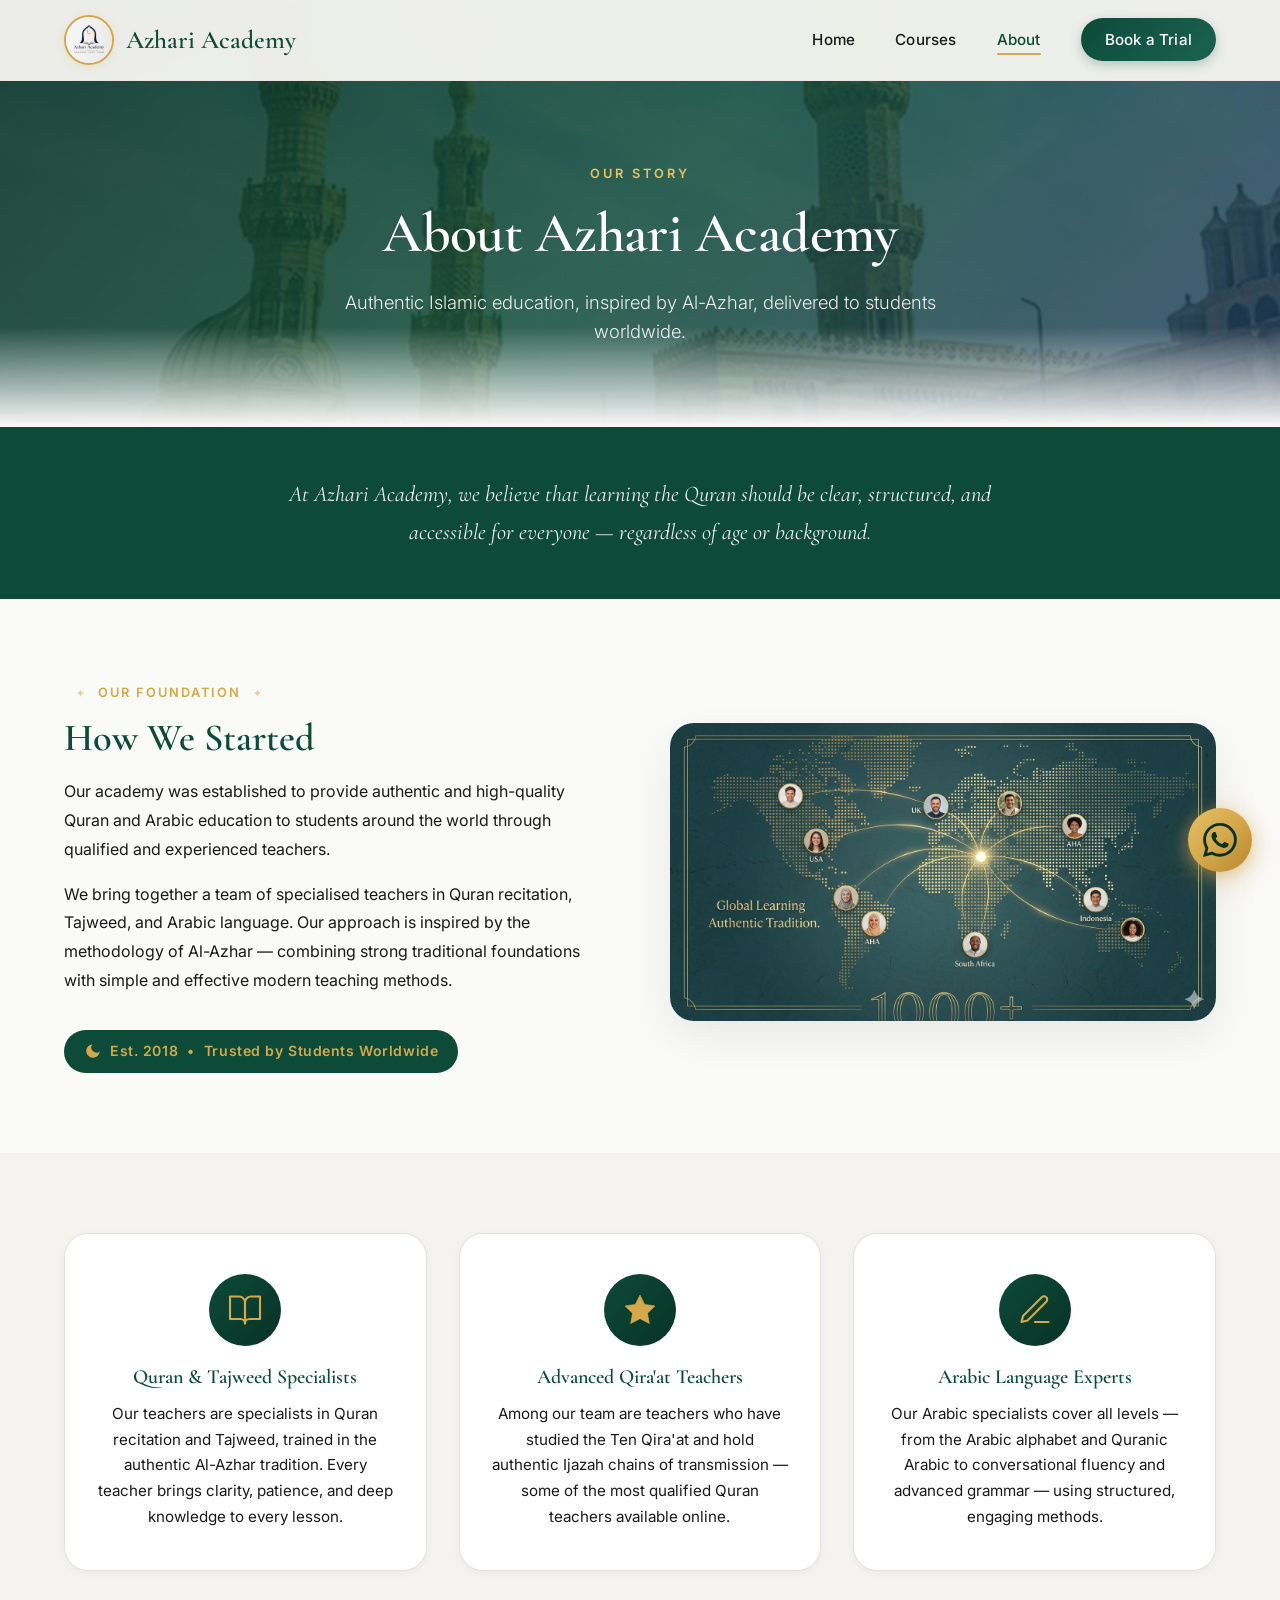
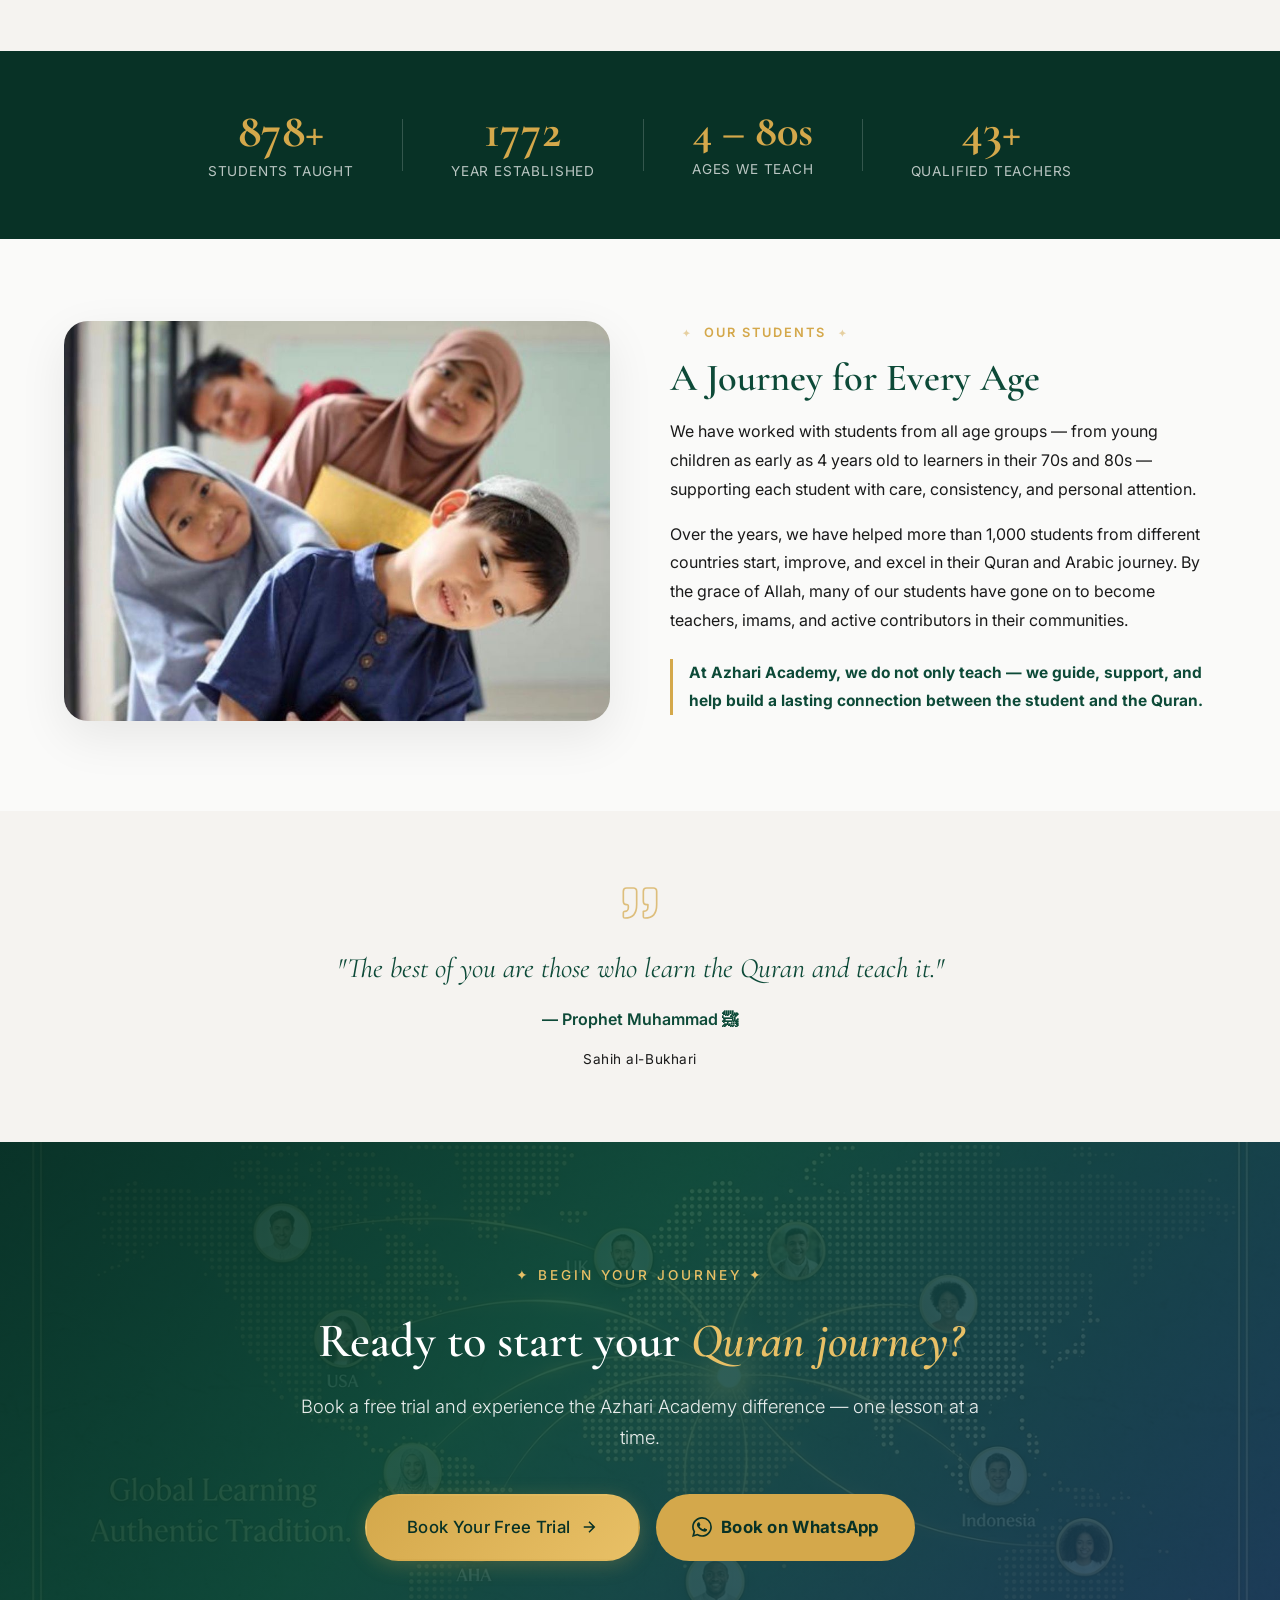
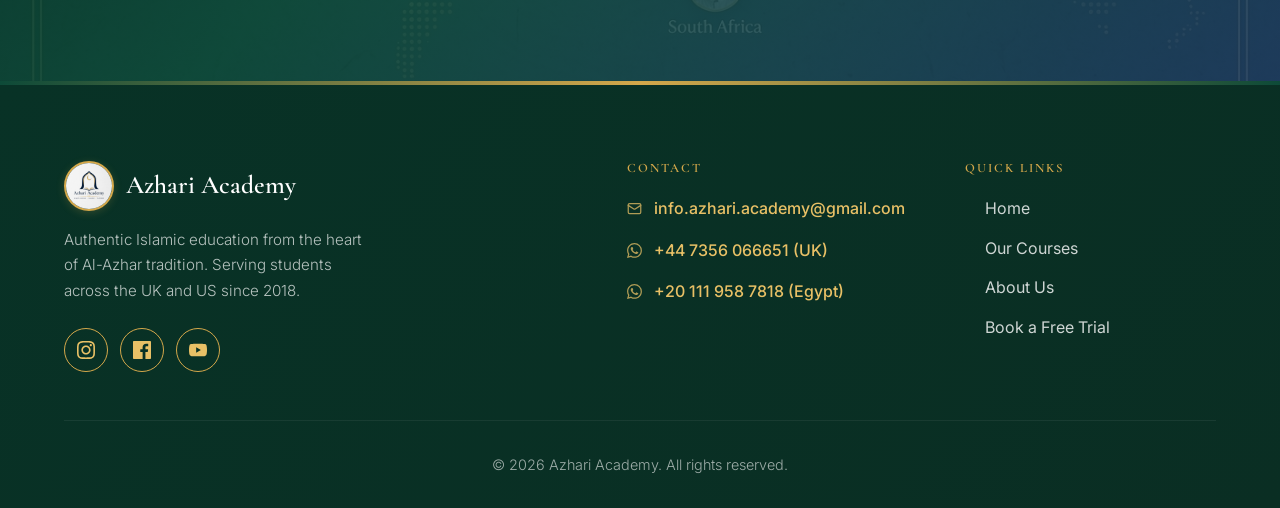
==== commit fd713a49: "Fix incorrect og:url domain and add social media footer links og:url pointed to azhariacademy.com (a" ====
--- a/about.html
+++ b/about.html
@@ -243,6 +243,29 @@
                     </a>
                     <p class="tagline">Authentic Islamic education from the heart of Al-Azhar tradition. Serving
                         students across the UK and US since 2018.</p>
+                    <div class="footer-social">
+                        <a href="https://www.instagram.com/azhari.academy" class="social-icon" target="_blank"
+                            rel="noopener noreferrer" aria-label="Follow Azhari Academy on Instagram">
+                            <svg viewBox="0 0 24 24" fill="currentColor">
+                                <path
+                                    d="M12 2.163c3.204 0 3.584.012 4.85.07 3.252.148 4.771 1.691 4.919 4.919.058 1.265.069 1.645.069 4.849 0 3.205-.012 3.584-.069 4.849-.149 3.225-1.664 4.771-4.919 4.919-1.266.058-1.644.07-4.85.07-3.204 0-3.584-.012-4.849-.07-3.26-.149-4.771-1.699-4.919-4.92-.058-1.265-.07-1.644-.07-4.849 0-3.204.013-3.583.07-4.849.149-3.227 1.664-4.771 4.919-4.919 1.266-.057 1.645-.069 4.849-.069zm0-2.163c-3.259 0-3.667.014-4.947.072-4.358.2-6.78 2.618-6.98 6.98-.059 1.281-.073 1.689-.073 4.948 0 3.259.014 3.668.072 4.948.2 4.358 2.618 6.78 6.98 6.98 1.281.058 1.689.072 4.948.072 3.259 0 3.668-.014 4.948-.072 4.354-.2 6.782-2.618 6.979-6.98.059-1.28.073-1.689.073-4.948 0-3.259-.014-3.667-.072-4.947-.196-4.354-2.617-6.78-6.979-6.98-1.281-.059-1.69-.073-4.949-.073zm0 5.838c-3.403 0-6.162 2.759-6.162 6.162s2.759 6.162 6.162 6.162 6.162-2.759 6.162-6.162-2.759-6.162-6.162-6.162zm0 10.162c-2.209 0-4-1.79-4-4 0-2.209 1.791-4 4-4s4 1.791 4 4c0 2.21-1.791 4-4 4zm6.406-11.845c-.796 0-1.441.645-1.441 1.44s.645 1.44 1.441 1.44c.795 0 1.439-.645 1.439-1.44s-.644-1.44-1.439-1.44z" />
+                            </svg>
+                        </a>
+                        <a href="https://www.facebook.com/share/183Nq3Cr8b/" class="social-icon" target="_blank"
+                            rel="noopener noreferrer" aria-label="Follow Azhari Academy on Facebook">
+                            <svg viewBox="0 0 24 24" fill="currentColor">
+                                <path
+                                    d="M22.675 0h-21.35c-.732 0-1.325.593-1.325 1.325v21.351c0 .731.593 1.324 1.325 1.324h11.495v-9.294h-3.128v-3.622h3.128v-2.671c0-3.1 1.893-4.788 4.659-4.788 1.325 0 2.463.099 2.795.143v3.24l-1.918.001c-1.504 0-1.795.715-1.795 1.763v2.313h3.587l-.467 3.622h-3.12v9.293h6.116c.73 0 1.323-.593 1.323-1.325v-21.35c0-.732-.593-1.325-1.325-1.325z" />
+                            </svg>
+                        </a>
+                        <a href="https://youtube.com/@azhariacademy0" class="social-icon" target="_blank"
+                            rel="noopener noreferrer" aria-label="Subscribe to Azhari Academy on YouTube">
+                            <svg viewBox="0 0 24 24" fill="currentColor">
+                                <path
+                                    d="M23.498 6.186a2.994 2.994 0 0 0-2.107-2.117C19.505 3.545 12 3.545 12 3.545s-7.505 0-9.391.524A2.994 2.994 0 0 0 .502 6.186 31.26 31.26 0 0 0 0 12a31.26 31.26 0 0 0 .502 5.814 2.994 2.994 0 0 0 2.107 2.117c1.886.524 9.391.524 9.391.524s7.505 0 9.391-.524a2.994 2.994 0 0 0 2.107-2.117A31.26 31.26 0 0 0 24 12a31.26 31.26 0 0 0-.502-5.814zM9.545 15.568V8.432L15.818 12l-6.273 3.568z" />
+                            </svg>
+                        </a>
+                    </div>
                 </div>
                 <div class="footer-section">
                     <h4 class="footer-section-title">Contact</h4>
--- a/css/style.css
+++ b/css/style.css
@@ -1485,6 +1485,53 @@
     text-decoration: underline;
 }
 
+.footer-social {
+    display: flex;
+    gap: 12px;
+    margin-top: 24px;
+}
+
+.social-icon {
+    display: flex;
+    align-items: center;
+    justify-content: center;
+    width: 44px;
+    height: 44px;
+    border-radius: 50%;
+    border: 1.5px solid var(--color-secondary);
+    color: var(--color-secondary-light);
+    transition: background-color 200ms ease, color 200ms ease, transform 200ms ease, box-shadow 200ms ease;
+}
+
+.social-icon svg {
+    width: 18px;
+    height: 18px;
+}
+
+.social-icon:hover,
+.social-icon:focus-visible {
+    background-color: var(--color-secondary);
+    color: var(--color-primary-dark);
+    transform: translateY(-3px);
+    box-shadow: 0 6px 16px rgba(212, 168, 75, 0.35);
+}
+
+.social-icon:focus-visible {
+    outline: 2px solid var(--color-white);
+    outline-offset: 2px;
+}
+
+@media (prefers-reduced-motion: reduce) {
+    .social-icon {
+        transition: background-color 200ms ease, color 200ms ease;
+    }
+
+    .social-icon:hover,
+    .social-icon:focus-visible {
+        transform: none;
+    }
+}
+
 .footer-section-title {
     font-size: 0.8rem;
     font-weight: 600;
